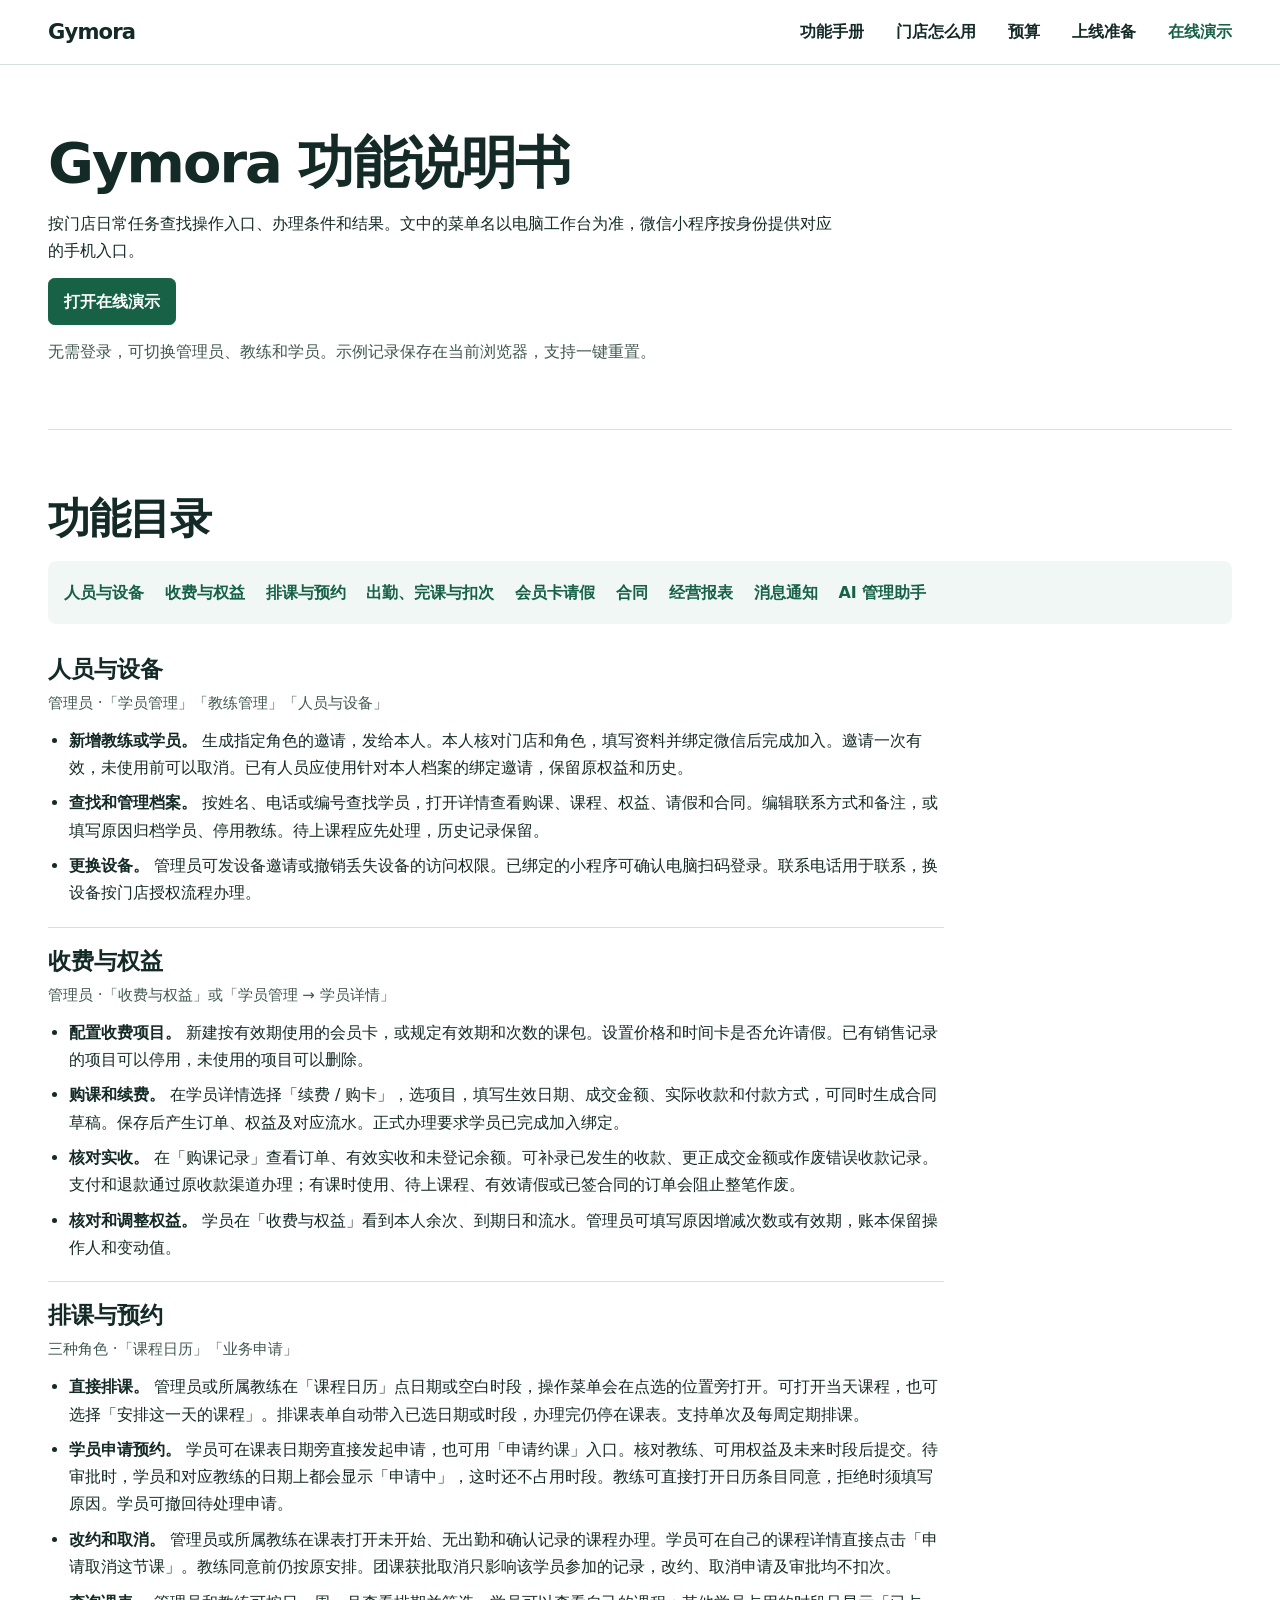
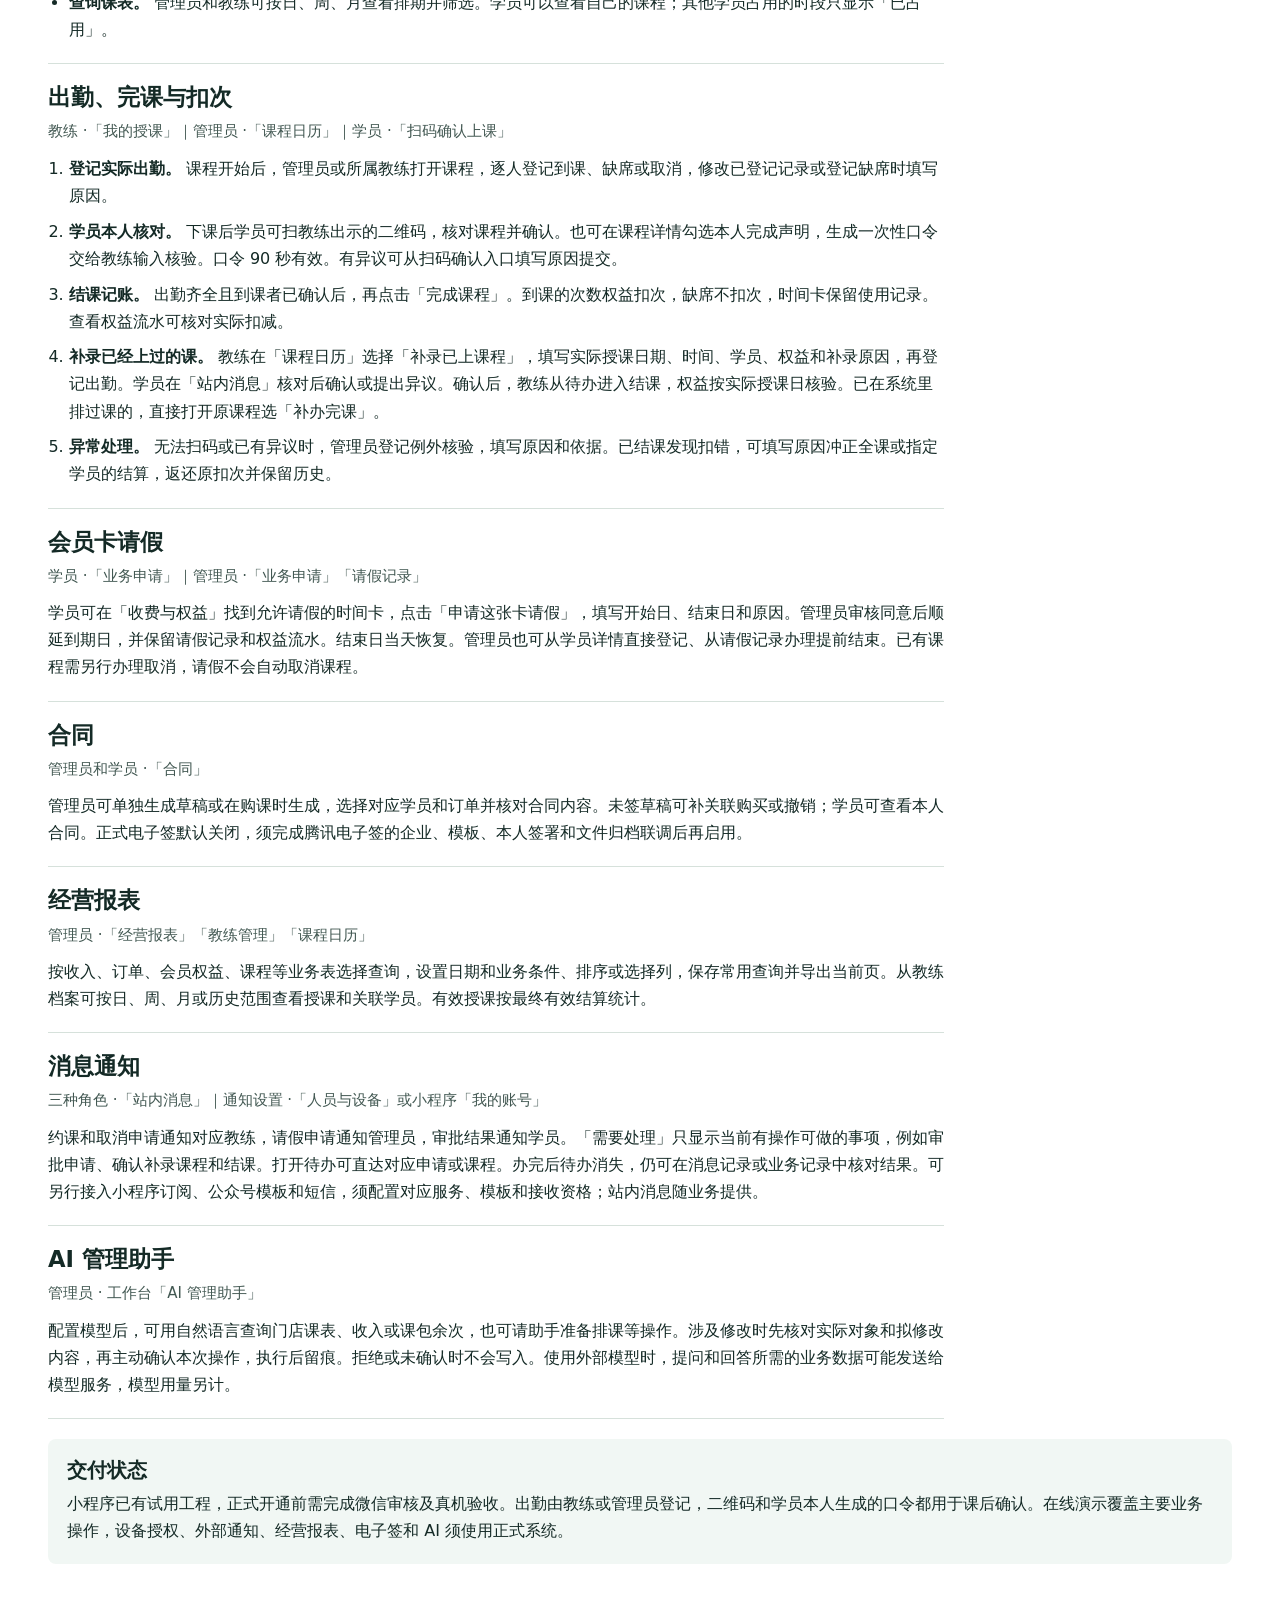
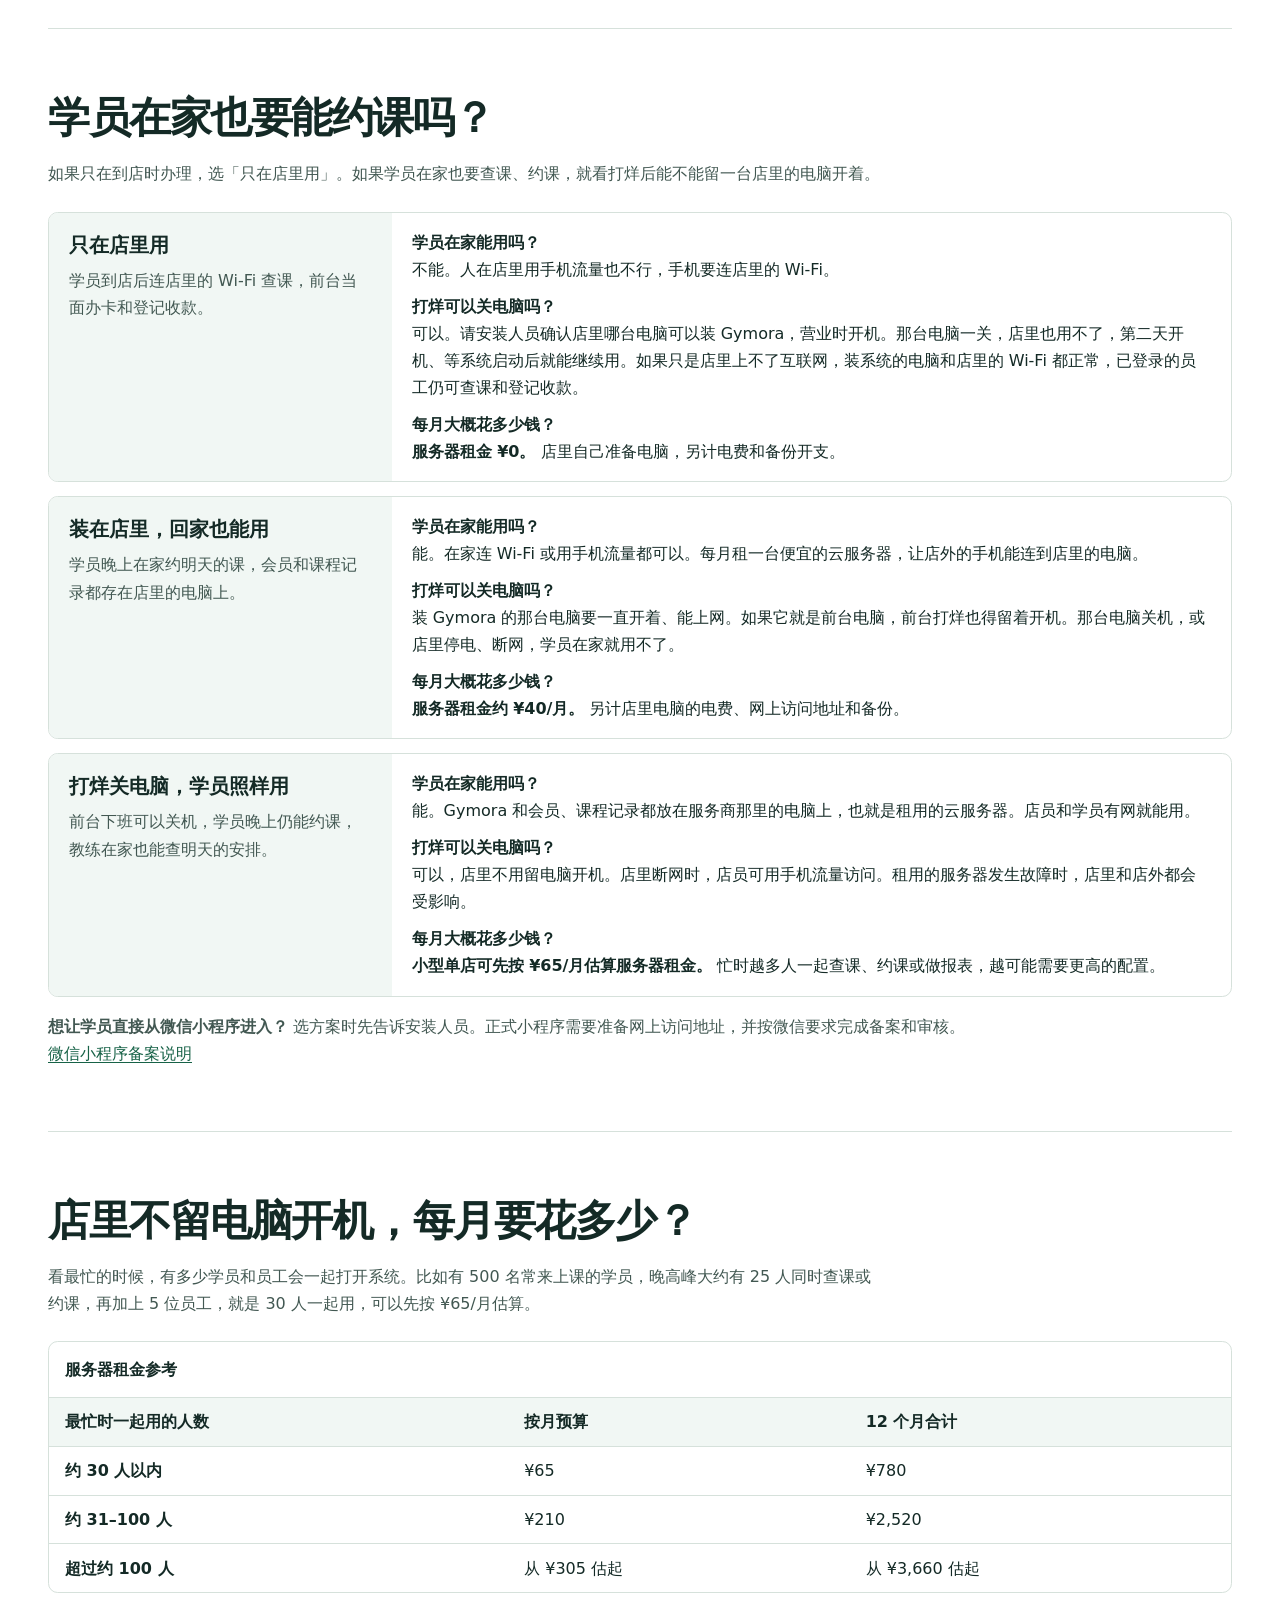
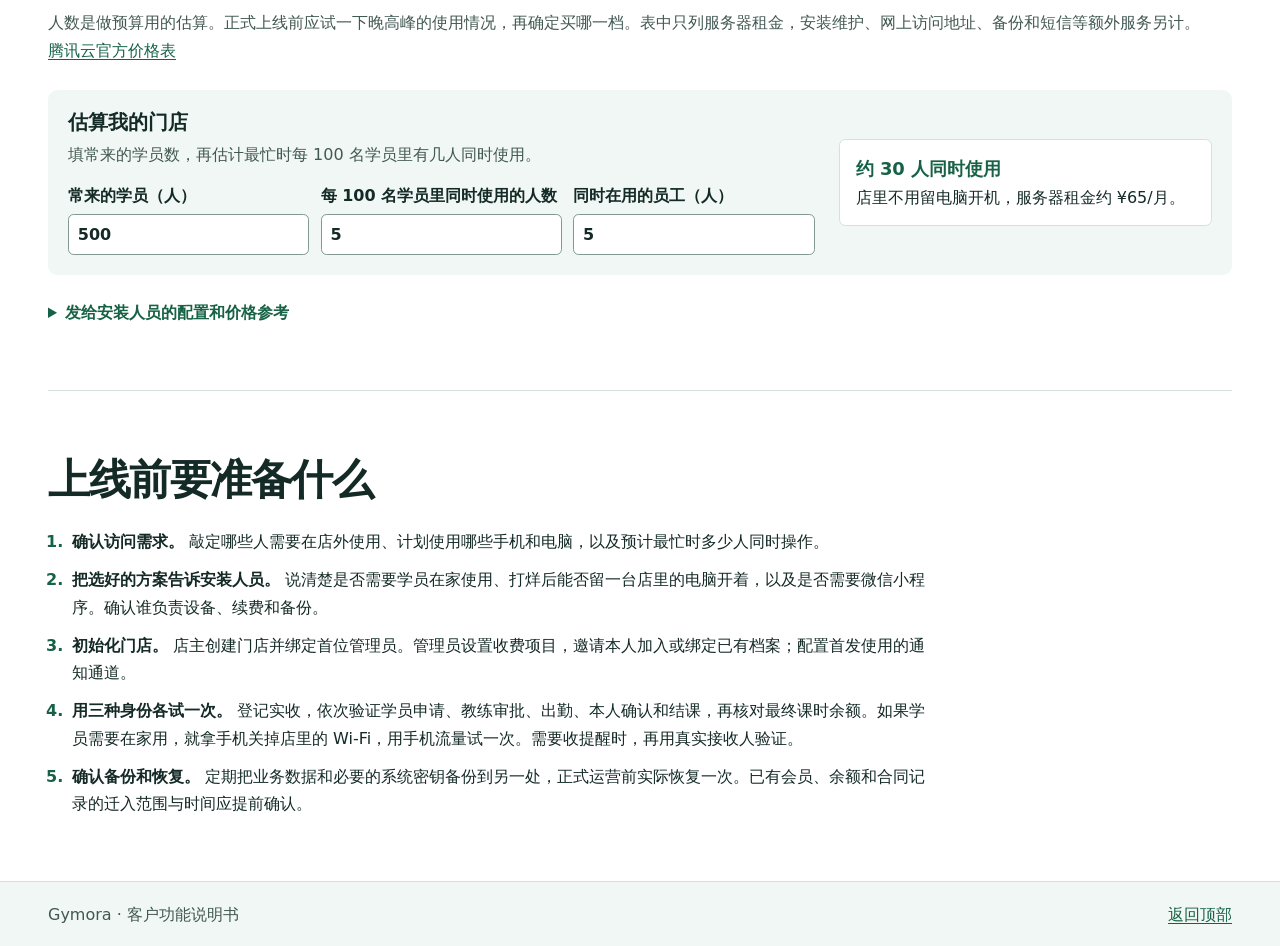
==== index.html @ 1768cba5 "Add actionable inbox and historical course confirmation" ====
<!doctype html>
<html lang="zh-CN">
<head>
  <meta charset="utf-8">
  <meta name="viewport" content="width=device-width, initial-scale=1">
  <meta name="description" content="Gymora 健身房管理系统功能说明书，覆盖会员、收款、课表、课时、AI 助手与三种部署方式。">
  <meta name="theme-color" content="#142a26">
  <title>Gymora 功能说明书 · 健身房管理系统</title>
  <link rel="stylesheet" href="./guide.css">
  <script defer src="./estimate.js"></script>
</head>
<body>
  <a class="skip-link" href="#main">跳到正文</a>
  <header class="site-header">
    <div class="wrap header-inner">
      <a class="brand" href="#main">Gymora</a>
      <nav aria-label="说明书目录">
        <a href="#features">功能手册</a>
        <a href="#deployment">门店怎么用</a>
        <a href="#budget">预算</a>
        <a href="#getting-started">上线准备</a>
        <a class="demo-link" href="./demo/">在线演示</a>
      </nav>
    </div>
  </header>
  <main id="main">
    <div class="wrap content">
      <section class="manual-intro" aria-labelledby="manual-title">
        <h1 id="manual-title">Gymora 功能说明书</h1>
        <p>按门店日常任务查找操作入口、办理条件和结果。文中的菜单名以电脑工作台为准，微信小程序按身份提供对应的手机入口。</p>
        <p><a class="button primary" href="./demo/">打开在线演示</a></p>
        <p class="muted">无需登录，可切换管理员、教练和学员。示例记录保存在当前浏览器，支持一键重置。</p>
      </section>
      <section id="features" aria-labelledby="features-title">
        <h2 id="features-title">功能目录</h2>
        <nav class="chapter-nav" aria-label="业务功能目录">
          <a href="#people">人员与设备</a>
          <a href="#sales">收费与权益</a>
          <a href="#bookings">排课与预约</a>
          <a href="#completion">出勤、完课与扣次</a>
          <a href="#leave">会员卡请假</a>
          <a href="#contracts">合同</a>
          <a href="#reports">经营报表</a>
          <a href="#notices">消息通知</a>
          <a href="#assistant">AI 管理助手</a>
        </nav>
        <div class="chapters">
          <article id="people">
            <h3>人员与设备</h3>
            <p class="chapter-entry">管理员 ·「学员管理」「教练管理」「人员与设备」</p>
            <ul>
              <li><strong>新增教练或学员。</strong> 生成指定角色的邀请，发给本人。本人核对门店和角色，填写资料并绑定微信后完成加入。邀请一次有效，未使用前可以取消。已有人员应使用针对本人档案的绑定邀请，保留原权益和历史。</li>
              <li><strong>查找和管理档案。</strong> 按姓名、电话或编号查找学员，打开详情查看购课、课程、权益、请假和合同。编辑联系方式和备注，或填写原因归档学员、停用教练。待上课程应先处理，历史记录保留。</li>
              <li><strong>更换设备。</strong> 管理员可发设备邀请或撤销丢失设备的访问权限。已绑定的小程序可确认电脑扫码登录。联系电话用于联系，换设备按门店授权流程办理。</li>
            </ul>
          </article>
          <article id="sales">
            <h3>收费与权益</h3>
            <p class="chapter-entry">管理员 ·「收费与权益」或「学员管理 → 学员详情」</p>
            <ul>
              <li><strong>配置收费项目。</strong> 新建按有效期使用的会员卡，或规定有效期和次数的课包。设置价格和时间卡是否允许请假。已有销售记录的项目可以停用，未使用的项目可以删除。</li>
              <li><strong>购课和续费。</strong> 在学员详情选择「续费 / 购卡」，选项目，填写生效日期、成交金额、实际收款和付款方式，可同时生成合同草稿。保存后产生订单、权益及对应流水。正式办理要求学员已完成加入绑定。</li>
              <li><strong>核对实收。</strong> 在「购课记录」查看订单、有效实收和未登记余额。可补录已发生的收款、更正成交金额或作废错误收款记录。支付和退款通过原收款渠道办理；有课时使用、待上课程、有效请假或已签合同的订单会阻止整笔作废。</li>
              <li><strong>核对和调整权益。</strong> 学员在「收费与权益」看到本人余次、到期日和流水。管理员可填写原因增减次数或有效期，账本保留操作人和变动值。</li>
            </ul>
          </article>
          <article id="bookings">
            <h3>排课与预约</h3>
            <p class="chapter-entry">三种角色 ·「课程日历」「业务申请」</p>
            <ul>
              <li><strong>直接排课。</strong> 管理员或所属教练在「课程日历」点日期或空白时段，操作菜单会在点选的位置旁打开。可打开当天课程，也可选择「安排这一天的课程」。排课表单自动带入已选日期或时段，办理完仍停在课表。支持单次及每周定期排课。</li>
              <li><strong>学员申请预约。</strong> 学员可在课表日期旁直接发起申请，也可用「申请约课」入口。核对教练、可用权益及未来时段后提交。待审批时，学员和对应教练的日期上都会显示「申请中」，这时还不占用时段。教练可直接打开日历条目同意，拒绝时须填写原因。学员可撤回待处理申请。</li>
              <li><strong>改约和取消。</strong> 管理员或所属教练在课表打开未开始、无出勤和确认记录的课程办理。学员可在自己的课程详情直接点击「申请取消这节课」。教练同意前仍按原安排。团课获批取消只影响该学员参加的记录，改约、取消申请及审批均不扣次。</li>
              <li><strong>查询课表。</strong> 管理员和教练可按日、周、月查看排期并筛选。学员可以查看自己的课程；其他学员占用的时段只显示「已占用」。</li>
            </ul>
          </article>
          <article id="completion">
            <h3>出勤、完课与扣次</h3>
            <p class="chapter-entry">教练 ·「我的授课」｜管理员 ·「课程日历」｜学员 ·「扫码确认上课」</p>
            <ol>
              <li><strong>登记实际出勤。</strong> 课程开始后，管理员或所属教练打开课程，逐人登记到课、缺席或取消，修改已登记记录或登记缺席时填写原因。</li>
              <li><strong>学员本人核对。</strong> 下课后学员可扫教练出示的二维码，核对课程并确认。也可在课程详情勾选本人完成声明，生成一次性口令交给教练输入核验。口令 90 秒有效。有异议可从扫码确认入口填写原因提交。</li>
              <li><strong>结课记账。</strong> 出勤齐全且到课者已确认后，再点击「完成课程」。到课的次数权益扣次，缺席不扣次，时间卡保留使用记录。查看权益流水可核对实际扣减。</li>
              <li><strong>补录已经上过的课。</strong> 教练在「课程日历」选择「补录已上课程」，填写实际授课日期、时间、学员、权益和补录原因，再登记出勤。学员在「站内消息」核对后确认或提出异议。确认后，教练从待办进入结课，权益按实际授课日核验。已在系统里排过课的，直接打开原课程选「补办完课」。</li>
              <li><strong>异常处理。</strong> 无法扫码或已有异议时，管理员登记例外核验，填写原因和依据。已结课发现扣错，可填写原因冲正全课或指定学员的结算，返还原扣次并保留历史。</li>
            </ol>
          </article>
          <article id="leave">
            <h3>会员卡请假</h3>
            <p class="chapter-entry">学员 ·「业务申请」｜管理员 ·「业务申请」「请假记录」</p>
            <p>学员可在「收费与权益」找到允许请假的时间卡，点击「申请这张卡请假」，填写开始日、结束日和原因。管理员审核同意后顺延到期日，并保留请假记录和权益流水。结束日当天恢复。管理员也可从学员详情直接登记、从请假记录办理提前结束。已有课程需另行办理取消，请假不会自动取消课程。</p>
          </article>
          <article id="contracts">
            <h3>合同</h3>
            <p class="chapter-entry">管理员和学员 ·「合同」</p>
            <p>管理员可单独生成草稿或在购课时生成，选择对应学员和订单并核对合同内容。未签草稿可补关联购买或撤销；学员可查看本人合同。正式电子签默认关闭，须完成腾讯电子签的企业、模板、本人签署和文件归档联调后再启用。</p>
          </article>
          <article id="reports">
            <h3>经营报表</h3>
            <p class="chapter-entry">管理员 ·「经营报表」「教练管理」「课程日历」</p>
            <p>按收入、订单、会员权益、课程等业务表选择查询，设置日期和业务条件、排序或选择列，保存常用查询并导出当前页。从教练档案可按日、周、月或历史范围查看授课和关联学员。有效授课按最终有效结算统计。</p>
          </article>
          <article id="notices">
            <h3>消息通知</h3>
            <p class="chapter-entry">三种角色 ·「站内消息」｜通知设置 ·「人员与设备」或小程序「我的账号」</p>
            <p>约课和取消申请通知对应教练，请假申请通知管理员，审批结果通知学员。「需要处理」只显示当前有操作可做的事项，例如审批申请、确认补录课程和结课。打开待办可直达对应申请或课程。办完后待办消失，仍可在消息记录或业务记录中核对结果。可另行接入小程序订阅、公众号模板和短信，须配置对应服务、模板和接收资格；站内消息随业务提供。</p>
          </article>
          <article id="assistant">
            <h3>AI 管理助手</h3>
            <p class="chapter-entry">管理员 · 工作台「AI 管理助手」</p>
            <p>配置模型后，可用自然语言查询门店课表、收入或课包余次，也可请助手准备排课等操作。涉及修改时先核对实际对象和拟修改内容，再主动确认本次操作，执行后留痕。拒绝或未确认时不会写入。使用外部模型时，提问和回答所需的业务数据可能发送给模型服务，模型用量另计。</p>
          </article>
        </div>
        <aside class="note">
          <h3>交付状态</h3>
          <p>小程序已有试用工程，正式开通前需完成微信审核及真机验收。出勤由教练或管理员登记，二维码和学员本人生成的口令都用于课后确认。在线演示覆盖主要业务操作，设备授权、外部通知、经营报表、电子签和 AI 须使用正式系统。</p>
        </aside>
      </section>

      <section id="deployment" aria-labelledby="deployment-title">
        <h2 id="deployment-title">学员在家也要能约课吗？</h2>
        <p class="section-intro">如果只在到店时办理，选「只在店里用」。如果学员在家也要查课、约课，就看打烊后能不能留一台店里的电脑开着。</p>
        <div class="deployment-list">
          <article>
            <div class="deployment-heading">
              <h3>只在店里用</h3>
              <p>学员到店后连店里的 Wi-Fi 查课，前台当面办卡和登记收款。</p>
            </div>
            <dl>
              <div><dt>学员在家能用吗？</dt><dd>不能。人在店里用手机流量也不行，手机要连店里的 Wi-Fi。</dd></div>
              <div><dt>打烊可以关电脑吗？</dt><dd>可以。请安装人员确认店里哪台电脑可以装 Gymora，营业时开机。那台电脑一关，店里也用不了，第二天开机、等系统启动后就能继续用。如果只是店里上不了互联网，装系统的电脑和店里的 Wi-Fi 都正常，已登录的员工仍可查课和登记收款。</dd></div>
              <div><dt>每月大概花多少钱？</dt><dd><strong>服务器租金 ¥0。</strong> 店里自己准备电脑，另计电费和备份开支。</dd></div>
            </dl>
          </article>
          <article>
            <div class="deployment-heading">
              <h3>装在店里，回家也能用</h3>
              <p>学员晚上在家约明天的课，会员和课程记录都存在店里的电脑上。</p>
            </div>
            <dl>
              <div><dt>学员在家能用吗？</dt><dd>能。在家连 Wi-Fi 或用手机流量都可以。每月租一台便宜的云服务器，让店外的手机能连到店里的电脑。</dd></div>
              <div><dt>打烊可以关电脑吗？</dt><dd>装 Gymora 的那台电脑要一直开着、能上网。如果它就是前台电脑，前台打烊也得留着开机。那台电脑关机，或店里停电、断网，学员在家就用不了。</dd></div>
              <div><dt>每月大概花多少钱？</dt><dd><strong>服务器租金约 ¥40/月。</strong> 另计店里电脑的电费、网上访问地址和备份。</dd></div>
            </dl>
          </article>
          <article>
            <div class="deployment-heading">
              <h3>打烊关电脑，学员照样用</h3>
              <p>前台下班可以关机，学员晚上仍能约课，教练在家也能查明天的安排。</p>
            </div>
            <dl>
              <div><dt>学员在家能用吗？</dt><dd>能。Gymora 和会员、课程记录都放在服务商那里的电脑上，也就是租用的云服务器。店员和学员有网就能用。</dd></div>
              <div><dt>打烊可以关电脑吗？</dt><dd>可以，店里不用留电脑开机。店里断网时，店员可用手机流量访问。租用的服务器发生故障时，店里和店外都会受影响。</dd></div>
              <div><dt>每月大概花多少钱？</dt><dd><strong>小型单店可先按 ¥65/月估算服务器租金。</strong> 忙时越多人一起查课、约课或做报表，越可能需要更高的配置。</dd></div>
            </dl>
          </article>
        </div>
        <p class="inline-note"><strong>想让学员直接从微信小程序进入？</strong> 选方案时先告诉安装人员。正式小程序需要准备网上访问地址，并按微信要求完成备案和审核。<br><a href="https://cloud.tencent.com/document/faq/243/97691">微信小程序备案说明</a></p>
      </section>

      <section id="budget" aria-labelledby="budget-title">
        <h2 id="budget-title">店里不留电脑开机，每月要花多少？</h2>
        <p class="section-intro">看最忙的时候，有多少学员和员工会一起打开系统。比如有 500 名常来上课的学员，晚高峰大约有 25 人同时查课或约课，再加上 5 位员工，就是 30 人一起用，可以先按 ¥65/月估算。</p>
        <div class="table-wrap budget-summary">
          <table>
            <caption>服务器租金参考</caption>
            <thead>
              <tr><th scope="col">最忙时一起用的人数</th><th scope="col">按月预算</th><th scope="col">12 个月合计</th></tr>
            </thead>
            <tbody>
              <tr><th scope="row">约 30 人以内</th><td>¥65</td><td>¥780</td></tr>
              <tr><th scope="row">约 31–100 人</th><td>¥210</td><td>¥2,520</td></tr>
              <tr><th scope="row">超过约 100 人</th><td>从 ¥305 估起</td><td>从 ¥3,660 估起</td></tr>
            </tbody>
          </table>
        </div>
        <p class="cost-note">人数是做预算用的估算。正式上线前应试一下晚高峰的使用情况，再确定买哪一档。表中只列服务器租金，安装维护、网上访问地址、备份和短信等额外服务另计。<br><a href="https://cloud.tencent.com/document/product/1207/73452">腾讯云官方价格表</a></p>

        <form id="estimate" class="estimator" aria-labelledby="estimate-title" hidden>
          <div>
            <h3 id="estimate-title">估算我的门店</h3>
            <p>填常来的学员数，再估计最忙时每 100 名学员里有几人同时使用。</p>
            <div class="fields">
              <label>常来的学员（人）<input id="members" type="number" min="0" max="100000" step="1" value="500" required></label>
              <label>每 100 名学员里同时使用的人数<input id="share" type="number" min="0" max="100" step="1" value="5" required></label>
              <label>同时在用的员工（人）<input id="staff" type="number" min="0" max="100000" step="1" value="5" required></label>
            </div>
          </div>
          <output id="estimate-result" for="members share staff" aria-live="polite"></output>
        </form>
        <details class="installer-details">
          <summary>发给安装人员的配置和价格参考</summary>
          <div class="table-wrap" tabindex="0" role="region" aria-label="服务器配置与价格，可横向滚动">
            <table>
              <caption>腾讯云中国大陆轻量应用服务器入门型参考价</caption>
              <thead><tr><th scope="col">用途</th><th scope="col">起步配置</th><th scope="col">月标价</th></tr></thead>
              <tbody>
                <tr><th scope="row">店内运行，服务器提供店外访问</th><td>2 核 · 2 GB 内存 · 40 GB 硬盘<br>3 Mbps 带宽 · 200 GB/月</td><td>¥40</td></tr>
                <tr><th scope="row">服务器运行，约 30 人以内同时使用</th><td>2 核 · 4 GB 内存 · 60 GB 硬盘<br>5 Mbps 带宽 · 500 GB/月</td><td>¥65</td></tr>
                <tr><th scope="row">服务器运行，约 31–100 人同时使用</th><td>4 核 · 8 GB 内存 · 120 GB 硬盘<br>10 Mbps 带宽 · 1,500 GB/月</td><td>¥210</td></tr>
                <tr><th scope="row">服务器运行，超过约 100 人同时使用</th><td>从 4 核 · 16 GB 内存 · 180 GB 硬盘<br>12 Mbps 带宽 · 2,000 GB/月起做压力测试</td><td>¥305</td></tr>
              </tbody>
            </table>
          </div>
          <p class="cost-note">价格核对于 <time datetime="2026-11-19">2026 年 11 月 19 日</time>，年参考为月标价乘 12，实际新购及续费以购买页为准。超额流量、大量合同文件、集中导出和本机 AI 模型需单独估算。中国大陆公网入口需与服务商确认域名备案及接入要求。<br><a href="https://cloud.tencent.com/document/faq/243/19630">域名备案说明</a></p>
        </details>
      </section>

      <section id="getting-started" aria-labelledby="getting-started-title">
        <h2 id="getting-started-title">上线前要准备什么</h2>
        <ol class="launch-list">
          <li><strong>确认访问需求。</strong> 敲定哪些人需要在店外使用、计划使用哪些手机和电脑，以及预计最忙时多少人同时操作。</li>
          <li><strong>把选好的方案告诉安装人员。</strong> 说清楚是否需要学员在家使用、打烊后能否留一台店里的电脑开着，以及是否需要微信小程序。确认谁负责设备、续费和备份。</li>
          <li><strong>初始化门店。</strong> 店主创建门店并绑定首位管理员。管理员设置收费项目，邀请本人加入或绑定已有档案；配置首发使用的通知通道。</li>
          <li><strong>用三种身份各试一次。</strong> 登记实收，依次验证学员申请、教练审批、出勤、本人确认和结课，再核对最终课时余额。如果学员需要在家用，就拿手机关掉店里的 Wi-Fi，用手机流量试一次。需要收提醒时，再用真实接收人验证。</li>
          <li><strong>确认备份和恢复。</strong> 定期把业务数据和必要的系统密钥备份到另一处，正式运营前实际恢复一次。已有会员、余额和合同记录的迁入范围与时间应提前确认。</li>
        </ol>
      </section>
    </div>
  </main>
  <footer class="site-footer">
    <div class="wrap footer-inner"><span>Gymora · 客户功能说明书</span><a href="#main">返回顶部</a></div>
  </footer>
</body>
</html>
---- guide.css ----
:root {
  color-scheme: light;
  --ink: #142a26;
  --muted: #425852;
  --green: #176247;
  --line: #d6e1db;
  --wash: #f1f7f4;
  --max-width: 74rem;
  font-family: "PingFang SC", "Noto Sans CJK SC", "Microsoft YaHei", system-ui, sans-serif;
  line-height: 1.7;
  color: var(--ink);
  background: #fff;
}

* { box-sizing: border-box; }
body { margin: 0; }
a { color: var(--green); text-underline-offset: .2em; }
a:hover { text-decoration-thickness: .14em; }
:focus-visible { outline: 3px solid #1a7e5a; outline-offset: 4px; }
[hidden] { display: none !important; }

h1, h2, h3, p { margin: 0; }
h1, h2, h3 { line-height: 1.2; }
h1 { font-size: clamp(2.15rem, 5.2vw, 3.5rem); letter-spacing: -.035em; }
h2 { font-size: clamp(1.8rem, 3.5vw, 2.65rem); letter-spacing: -.035em; }
h3 { font-size: 1.25rem; }
p + p { margin-top: .75rem; }

.wrap { width: min(calc(100% - 4rem), var(--max-width)); margin-inline: auto; }
.skip-link {
  position: absolute;
  top: .5rem;
  left: .5rem;
  z-index: 2;
  background: #fff;
  padding: .5rem .75rem;
  transform: translateY(-200%);
}
.skip-link:focus { transform: none; }

.site-header { border-bottom: 1px solid var(--line); }
.header-inner, .footer-inner {
  min-height: 4rem;
  display: flex;
  align-items: center;
  justify-content: space-between;
  gap: .5rem 1.5rem;
  flex-wrap: wrap;
}
.brand { font-size: 1.32rem; font-weight: 800; letter-spacing: -.04em; }
.brand, nav a { text-decoration: none; color: var(--ink); }
nav { display: flex; gap: .5rem clamp(1rem, 3vw, 2rem); flex-wrap: wrap; align-items: center; }
nav a { padding-block: .4rem; font-weight: 650; }
nav a:hover { text-decoration: underline; }

nav .demo-link { color: var(--green); }
.manual-intro p { max-width: 49rem; margin-top: .85rem; }
.button {
  display: inline-block;
  border-radius: .4rem;
  padding: .55rem .95rem;
  font-weight: 750;
  text-decoration: none;
  border: 1px solid var(--green);
}
.primary { color: #fff; background: var(--green); }
.primary:hover { background: #104d36; }
.content > section { padding-block: clamp(2.5rem, 5vw, 4rem); }
.content > section + section { border-top: 1px solid var(--line); }
.section-intro { max-width: 52rem; margin-top: 1rem; color: var(--muted); }
.muted { color: var(--muted); }
.chapter-nav {
  margin: 1rem 0 2rem;
  padding: .7rem 1rem;
  background: var(--wash);
  border-radius: .5rem;
  gap: .1rem 1.3rem;
}
.chapter-nav a { color: var(--green); }
.chapters { max-width: 56rem; }
.chapters article { padding: 1.25rem 0; border-bottom: 1px solid var(--line); }
.chapters article:first-child { padding-top: 0; }
.chapters h3 { font-size: 1.42rem; }
.chapter-entry { color: var(--muted); margin-top: .5rem; font-size: .94rem; }
.chapters ul, .chapters ol { padding-left: 1.3rem; margin: .65rem 0 0; }
.chapters li + li { margin-top: .52rem; }
.chapters .chapter-entry + p { margin-top: .6rem; }
dt { font-weight: 750; }
dd { margin: 0; }
.note { margin-top: 1.25rem; padding: 1.2rem; background: var(--wash); border-radius: .5rem; }
.note h3 { margin-bottom: .5rem; }

.deployment-list { margin-top: 1.55rem; }
.deployment-list article {
  display: grid;
  grid-template-columns: minmax(12rem, 1fr) minmax(0, 2.45fr);
  border: 1px solid var(--line);
  border-radius: .6rem;
  overflow: hidden;
}
.deployment-list article + article { margin-top: .85rem; }
.deployment-heading { background: var(--wash); padding: 1.25rem; }
.deployment-heading p { margin-top: .65rem; color: var(--muted); }
.deployment-list dl { margin: 0; padding: 1rem 1.25rem; }
.deployment-list dl > div + div { margin-top: .6rem; }
.inline-note, .cost-note { color: var(--muted); margin-top: 1rem; }

.table-wrap {
  margin-top: 1.5rem;
  overflow-x: auto;
  border: 1px solid var(--line);
  border-radius: .6rem;
}
table { width: 100%; border-collapse: collapse; }
caption { text-align: left; padding: .85rem 1rem; font-weight: 750; }
th, td { text-align: left; padding: .65rem 1rem; border-top: 1px solid var(--line); vertical-align: top; }
thead { background: var(--wash); }
td:nth-last-child(-n + 2) { white-space: nowrap; font-variant-numeric: tabular-nums; }

.budget-summary th, .budget-summary td { padding-inline: clamp(.45rem, 2vw, 1rem); }
.budget-summary td { white-space: normal; }
.installer-details { margin-top: 1.5rem; }
.installer-details summary { cursor: pointer; color: var(--green); font-weight: 750; }

.estimator {
  margin-top: 1.65rem;
  background: var(--wash);
  border-radius: .6rem;
  display: grid;
  grid-template-columns: minmax(0, 2fr) minmax(12rem, 1fr);
  align-items: center;
  gap: 1rem 1.5rem;
  padding: 1.25rem;
}
.estimator p { margin-top: .45rem; color: var(--muted); }
.fields { display: grid; grid-template-columns: repeat(3, minmax(0, 1fr)); gap: .7rem; margin-top: .85rem; }
.fields label { display: grid; gap: .3rem; align-content: space-between; font-weight: 650; }
.fields input {
  width: 100%;
  font: inherit;
  color: var(--ink);
  background: #fff;
  border: 1px solid #829891;
  border-radius: .35rem;
  padding: .35rem .55rem;
}
.estimator output {
  background: #fff;
  padding: .85rem 1rem;
  border: 1px solid var(--line);
  border-radius: .4rem;
}
.estimator output strong { display: block; color: var(--green); font-size: 1.12rem; }

.launch-list { margin: 1.4rem 0 0; padding-inline-start: 1.3rem; max-width: 55rem; }
.launch-list li { padding-inline-start: .2rem; }
.launch-list li + li { margin-top: .7rem; }
.launch-list li::marker { color: var(--green); font-weight: 750; }
.site-footer { color: var(--muted); background: var(--wash); border-top: 1px solid var(--line); }

@media (max-width: 55rem) {
  .wrap { width: calc(100% - 2.5rem); }
  .estimator { grid-template-columns: 1fr; }
  th, td { padding-inline: .8rem; }
}

@media (max-width: 39rem) {
  .wrap { width: calc(100% - 2rem); }
  .header-inner { padding-block: .6rem; }
  .deployment-list article { grid-template-columns: 1fr; }
  .fields { grid-template-columns: repeat(auto-fit, minmax(7.25rem, 1fr)); }
  .table-wrap:not(.budget-summary) table { min-width: 32rem; }
}

@media print {
  .site-header, .manual-intro .button, .skip-link, .estimator, .site-footer { display: none !important; }
  .wrap { width: 100%; }
  .deployment-heading, .note { color: #000; background: #fff; }
  .content > section { padding-block: 1rem; }
  .deployment-list article, .note, tr { break-inside: avoid; }
  .table-wrap table { min-width: 0; }
}
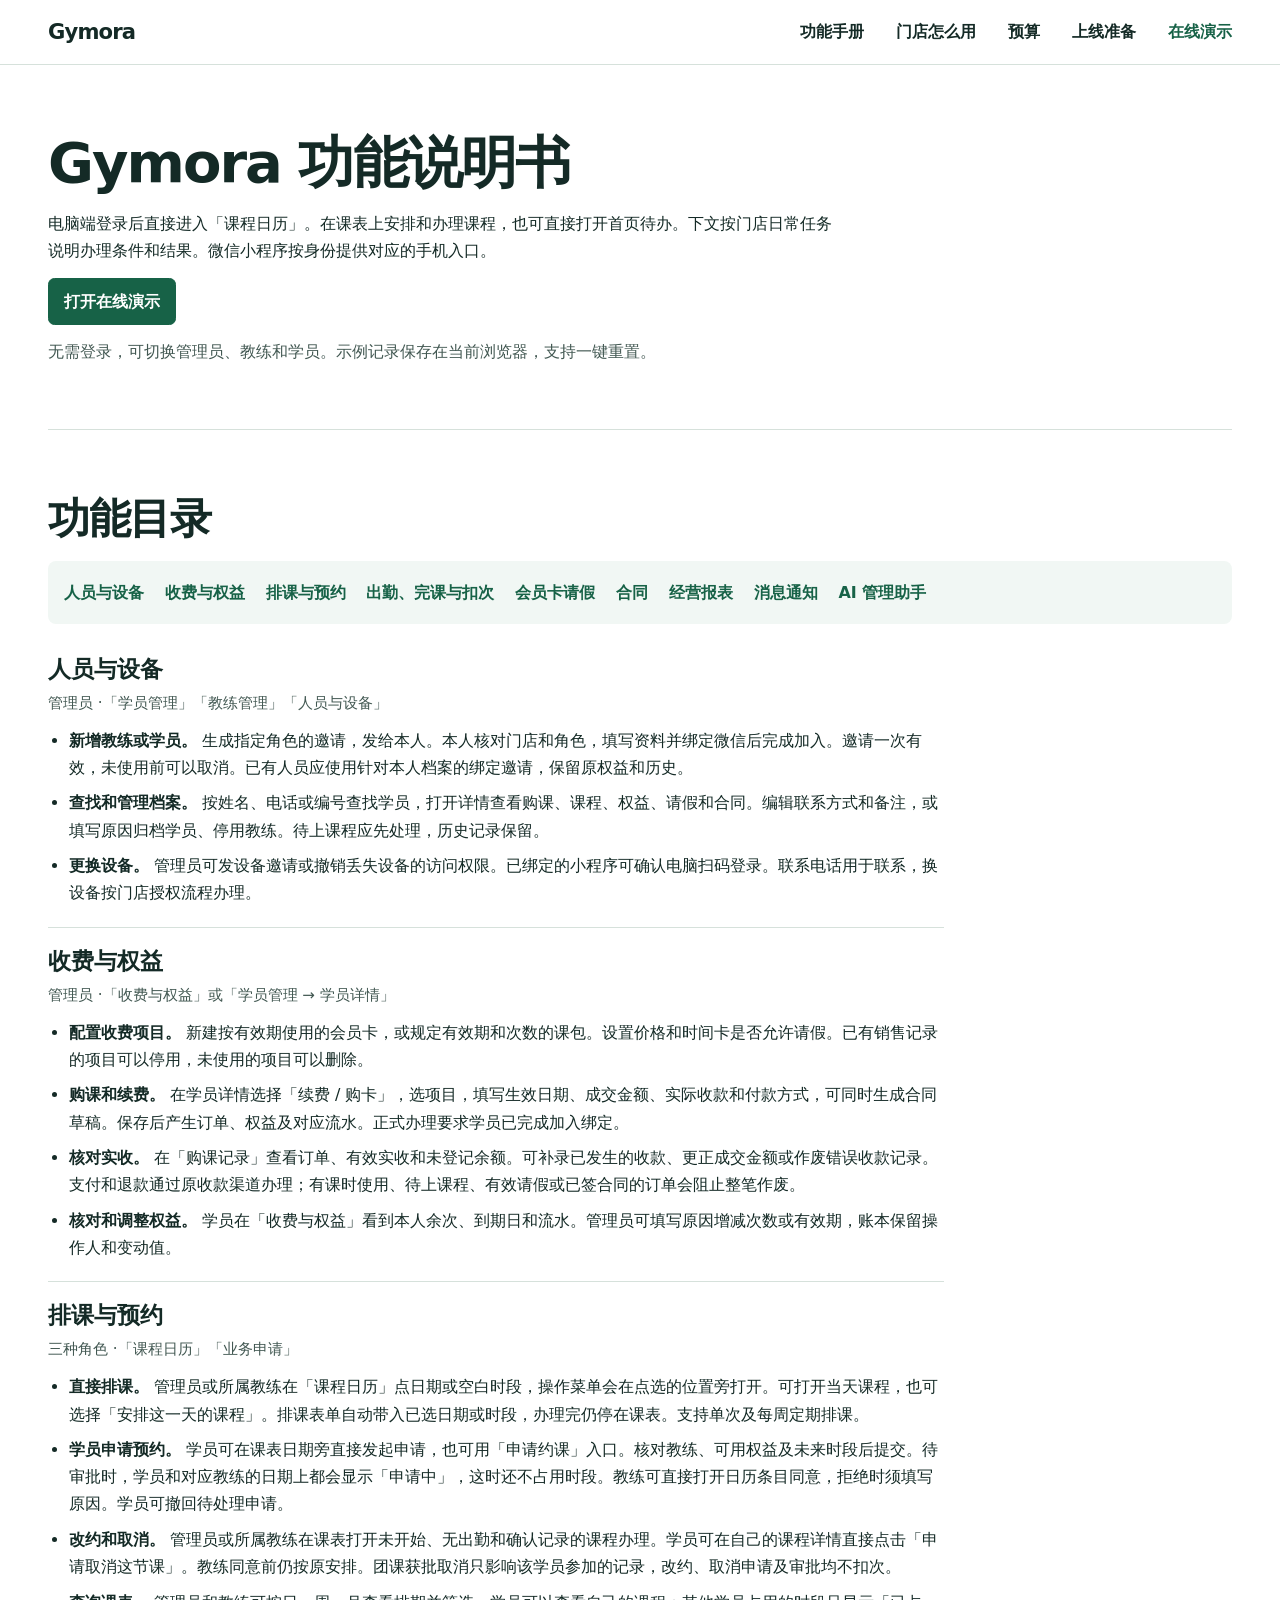
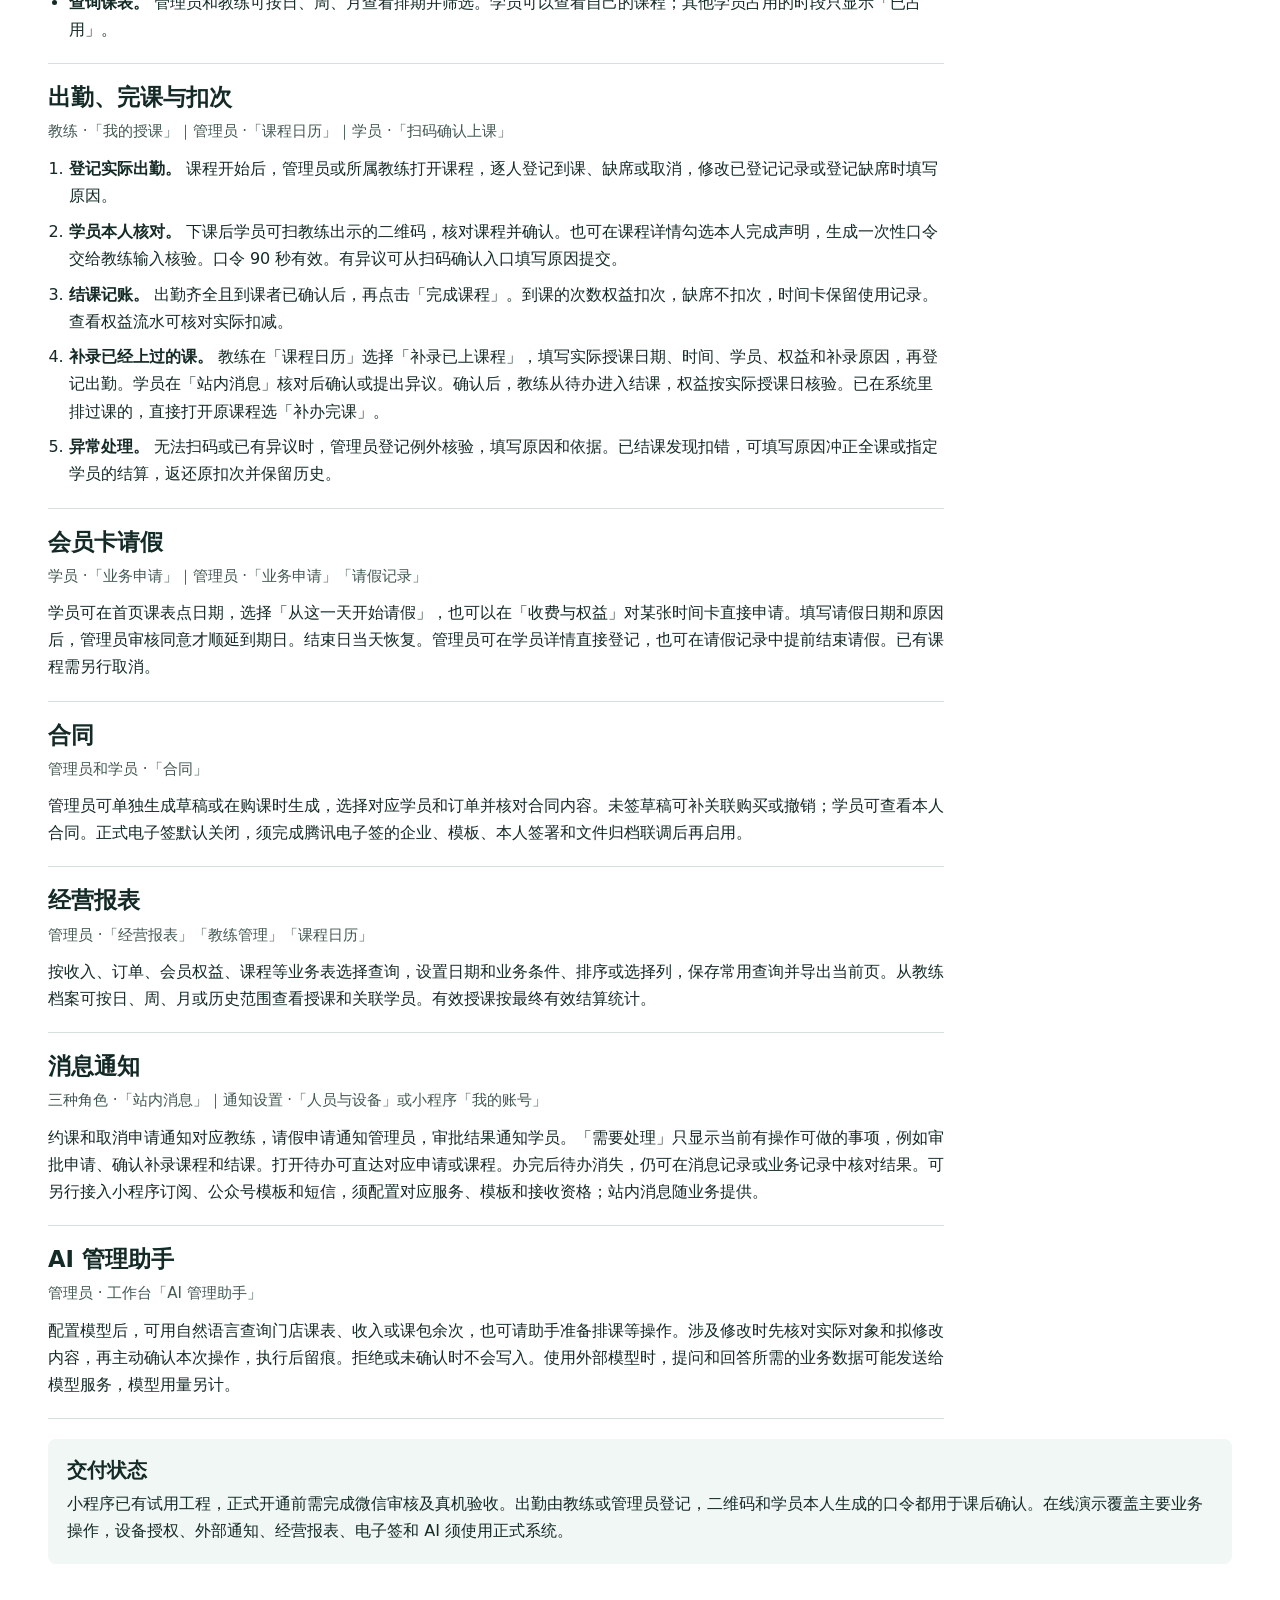
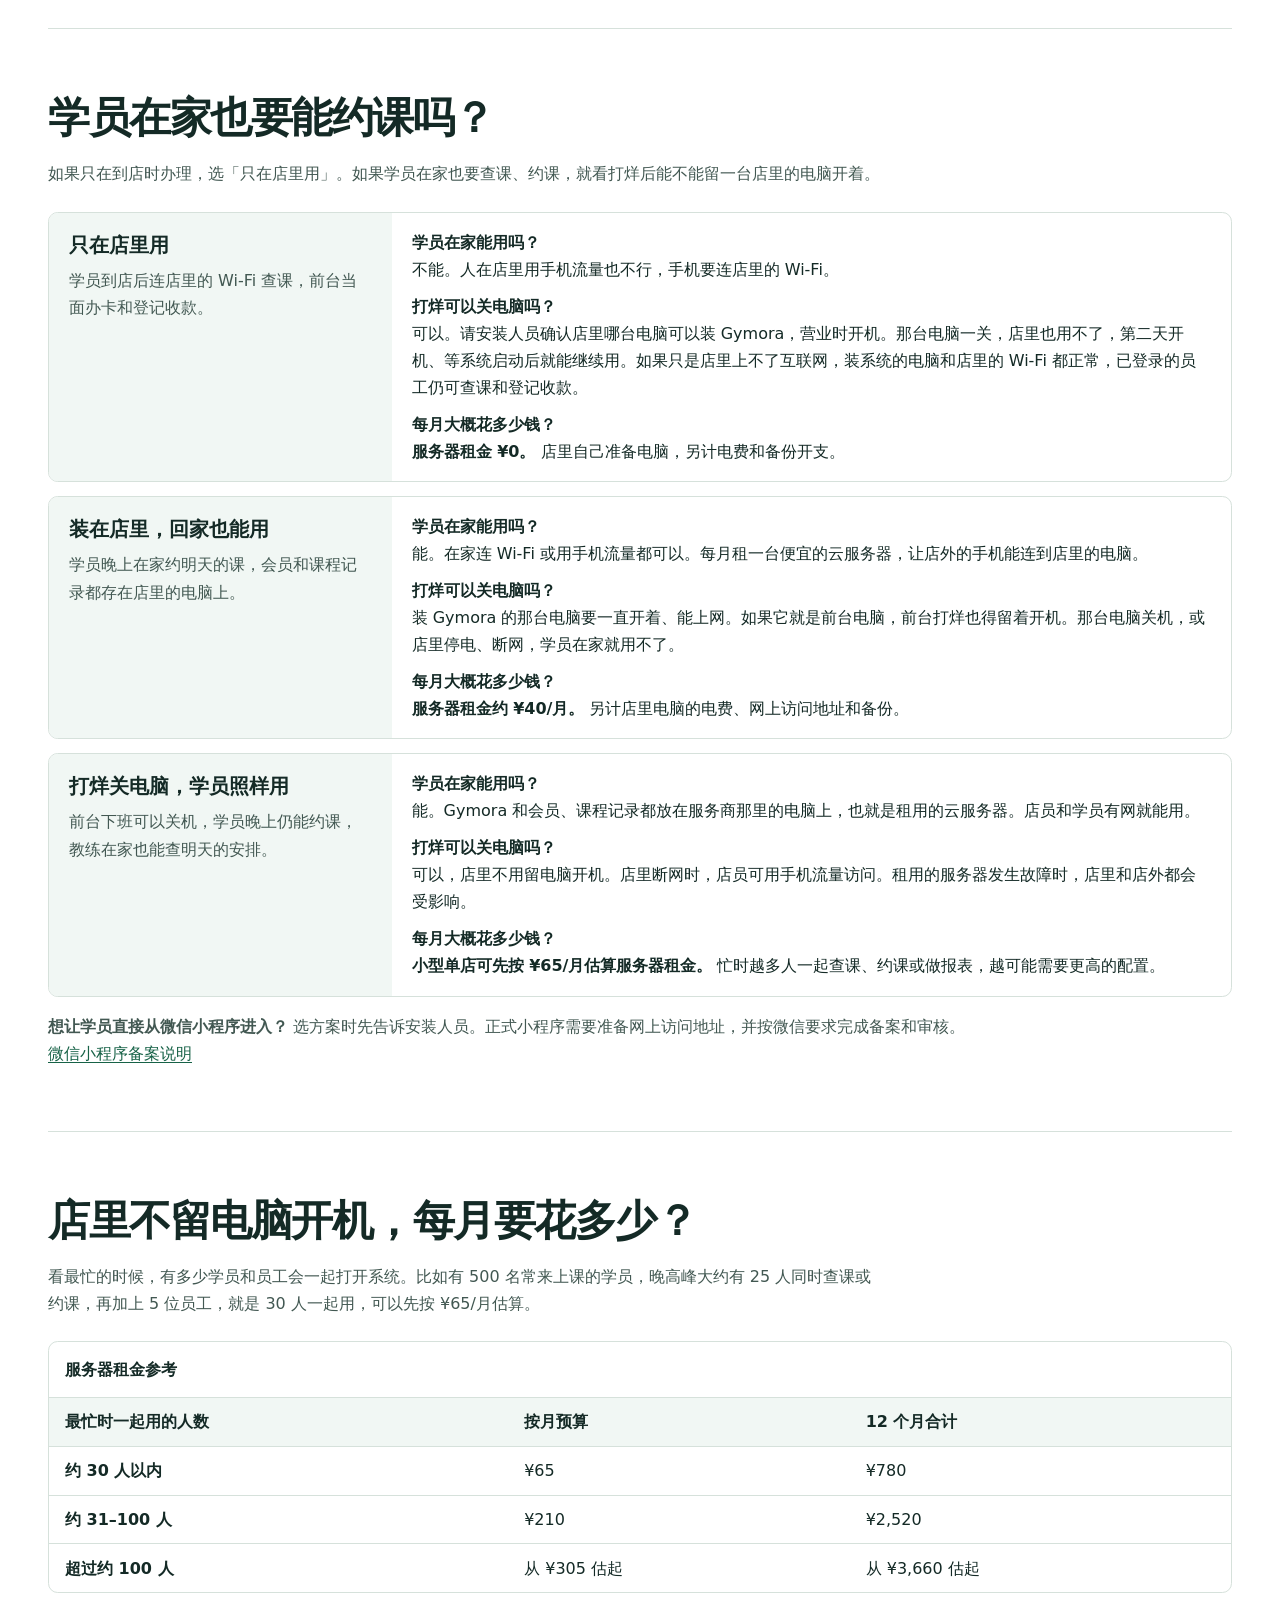
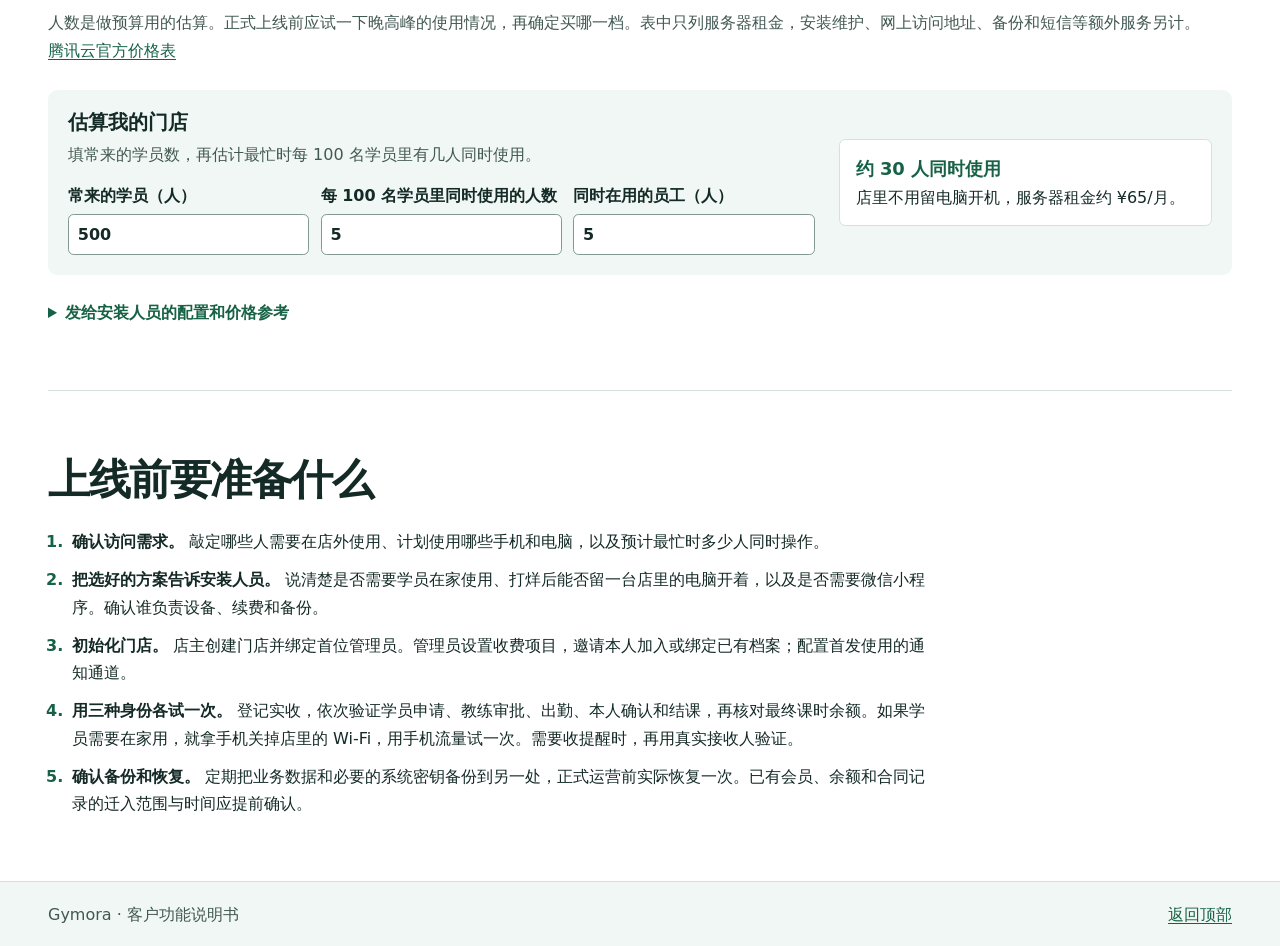
==== commit 96a4e139: "Make the calendar the main Gymora workspace" ====
--- a/index.html
+++ b/index.html
@@ -27,7 +27,7 @@
     <div class="wrap content">
       <section class="manual-intro" aria-labelledby="manual-title">
         <h1 id="manual-title">Gymora 功能说明书</h1>
-        <p>按门店日常任务查找操作入口、办理条件和结果。文中的菜单名以电脑工作台为准，微信小程序按身份提供对应的手机入口。</p>
+        <p>电脑端登录后直接进入「课程日历」。在课表上安排和办理课程，也可直接打开首页待办。下文按门店日常任务说明办理条件和结果。微信小程序按身份提供对应的手机入口。</p>
         <p><a class="button primary" href="./demo/">打开在线演示</a></p>
         <p class="muted">无需登录，可切换管理员、教练和学员。示例记录保存在当前浏览器，支持一键重置。</p>
       </section>
@@ -88,7 +88,7 @@
           <article id="leave">
             <h3>会员卡请假</h3>
             <p class="chapter-entry">学员 ·「业务申请」｜管理员 ·「业务申请」「请假记录」</p>
-            <p>学员可在「收费与权益」找到允许请假的时间卡，点击「申请这张卡请假」，填写开始日、结束日和原因。管理员审核同意后顺延到期日，并保留请假记录和权益流水。结束日当天恢复。管理员也可从学员详情直接登记、从请假记录办理提前结束。已有课程需另行办理取消，请假不会自动取消课程。</p>
+            <p>学员可在首页课表点日期，选择「从这一天开始请假」，也可以在「收费与权益」对某张时间卡直接申请。填写请假日期和原因后，管理员审核同意才顺延到期日。结束日当天恢复。管理员可在学员详情直接登记，也可在请假记录中提前结束请假。已有课程需另行取消。</p>
           </article>
           <article id="contracts">
             <h3>合同</h3>
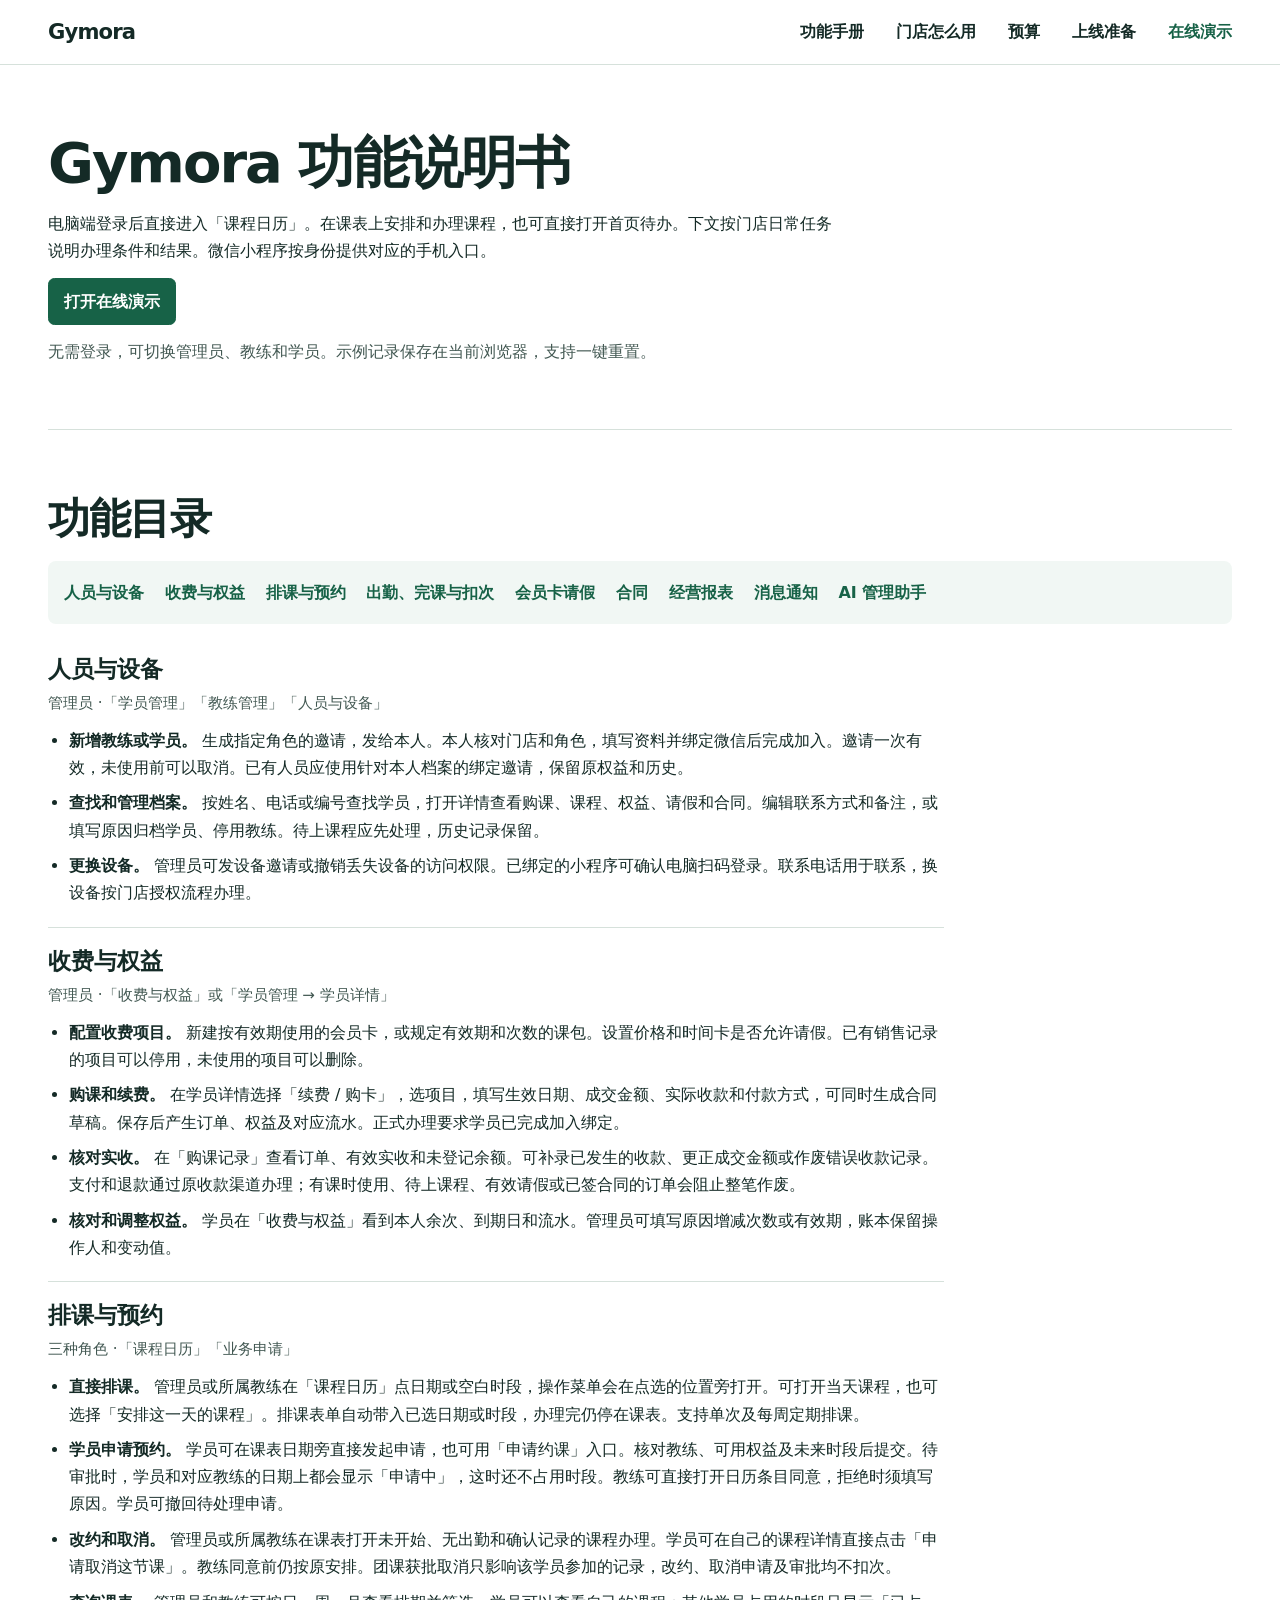
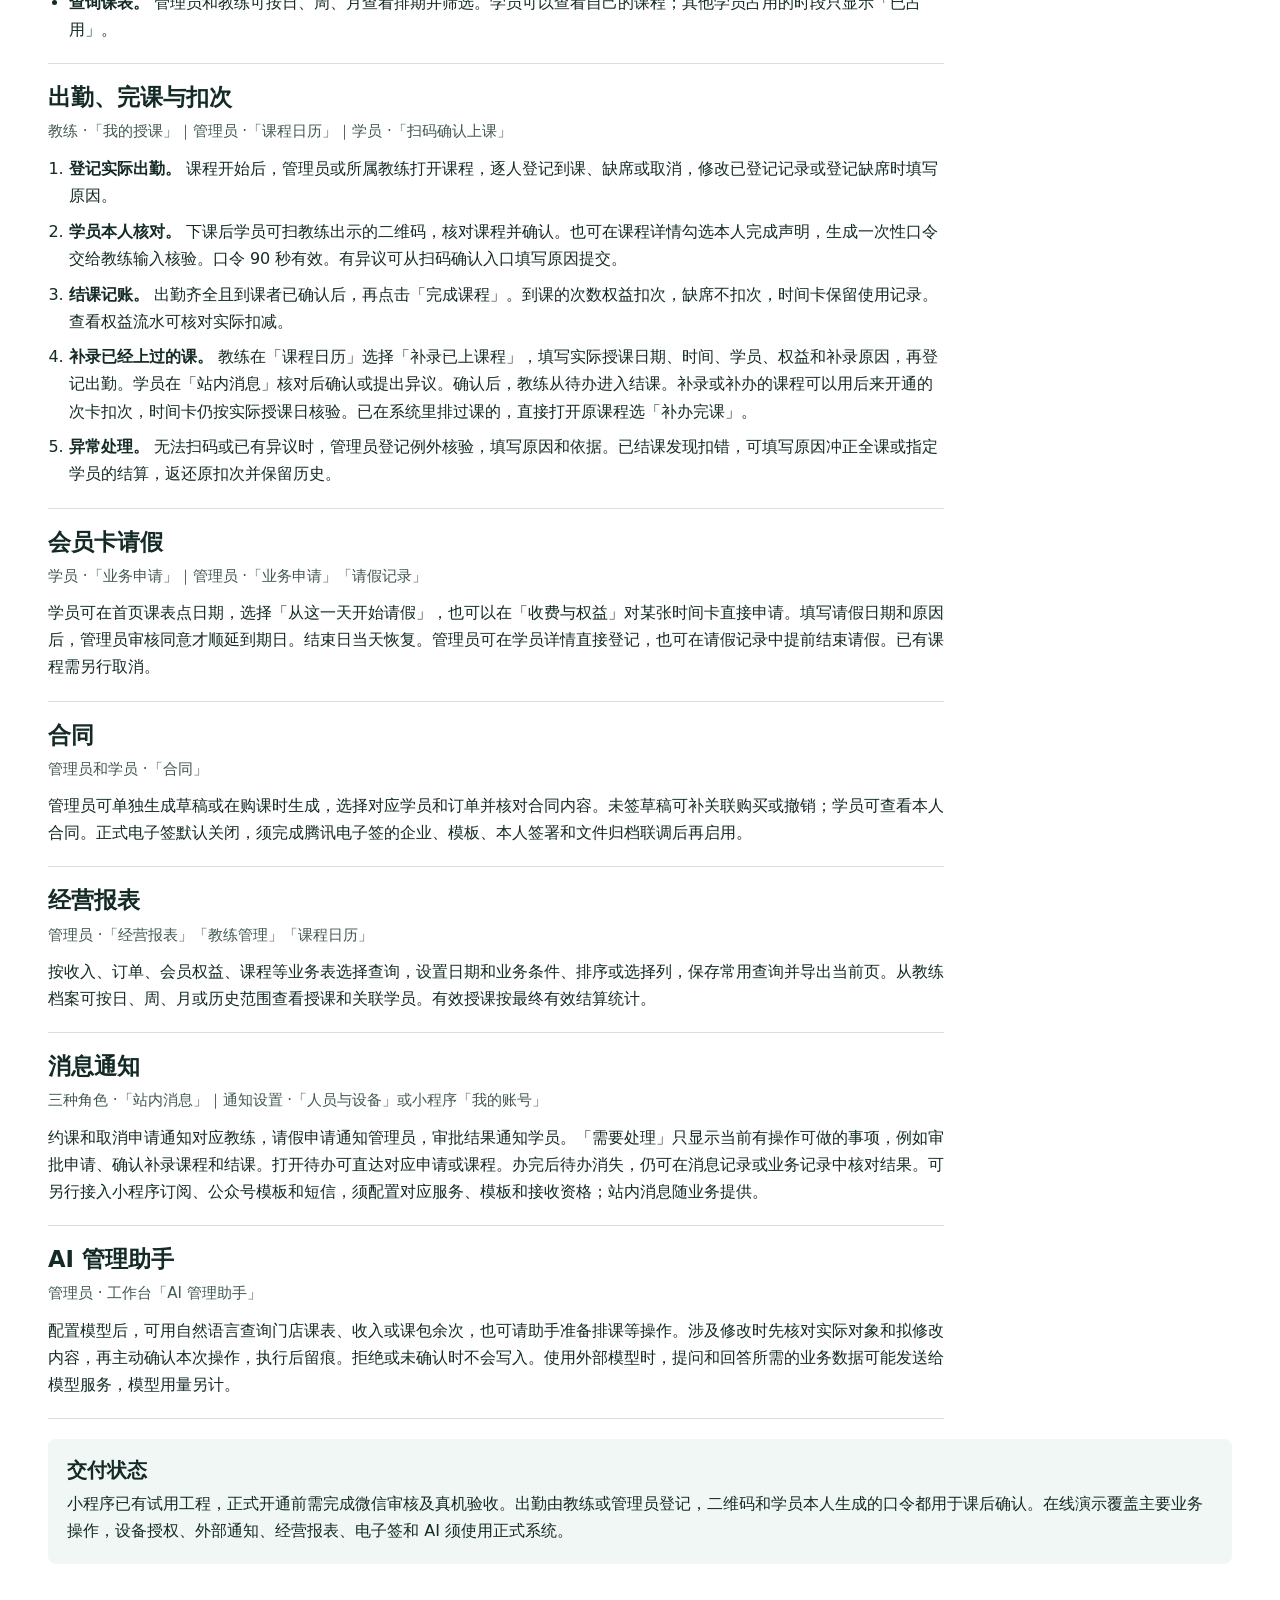
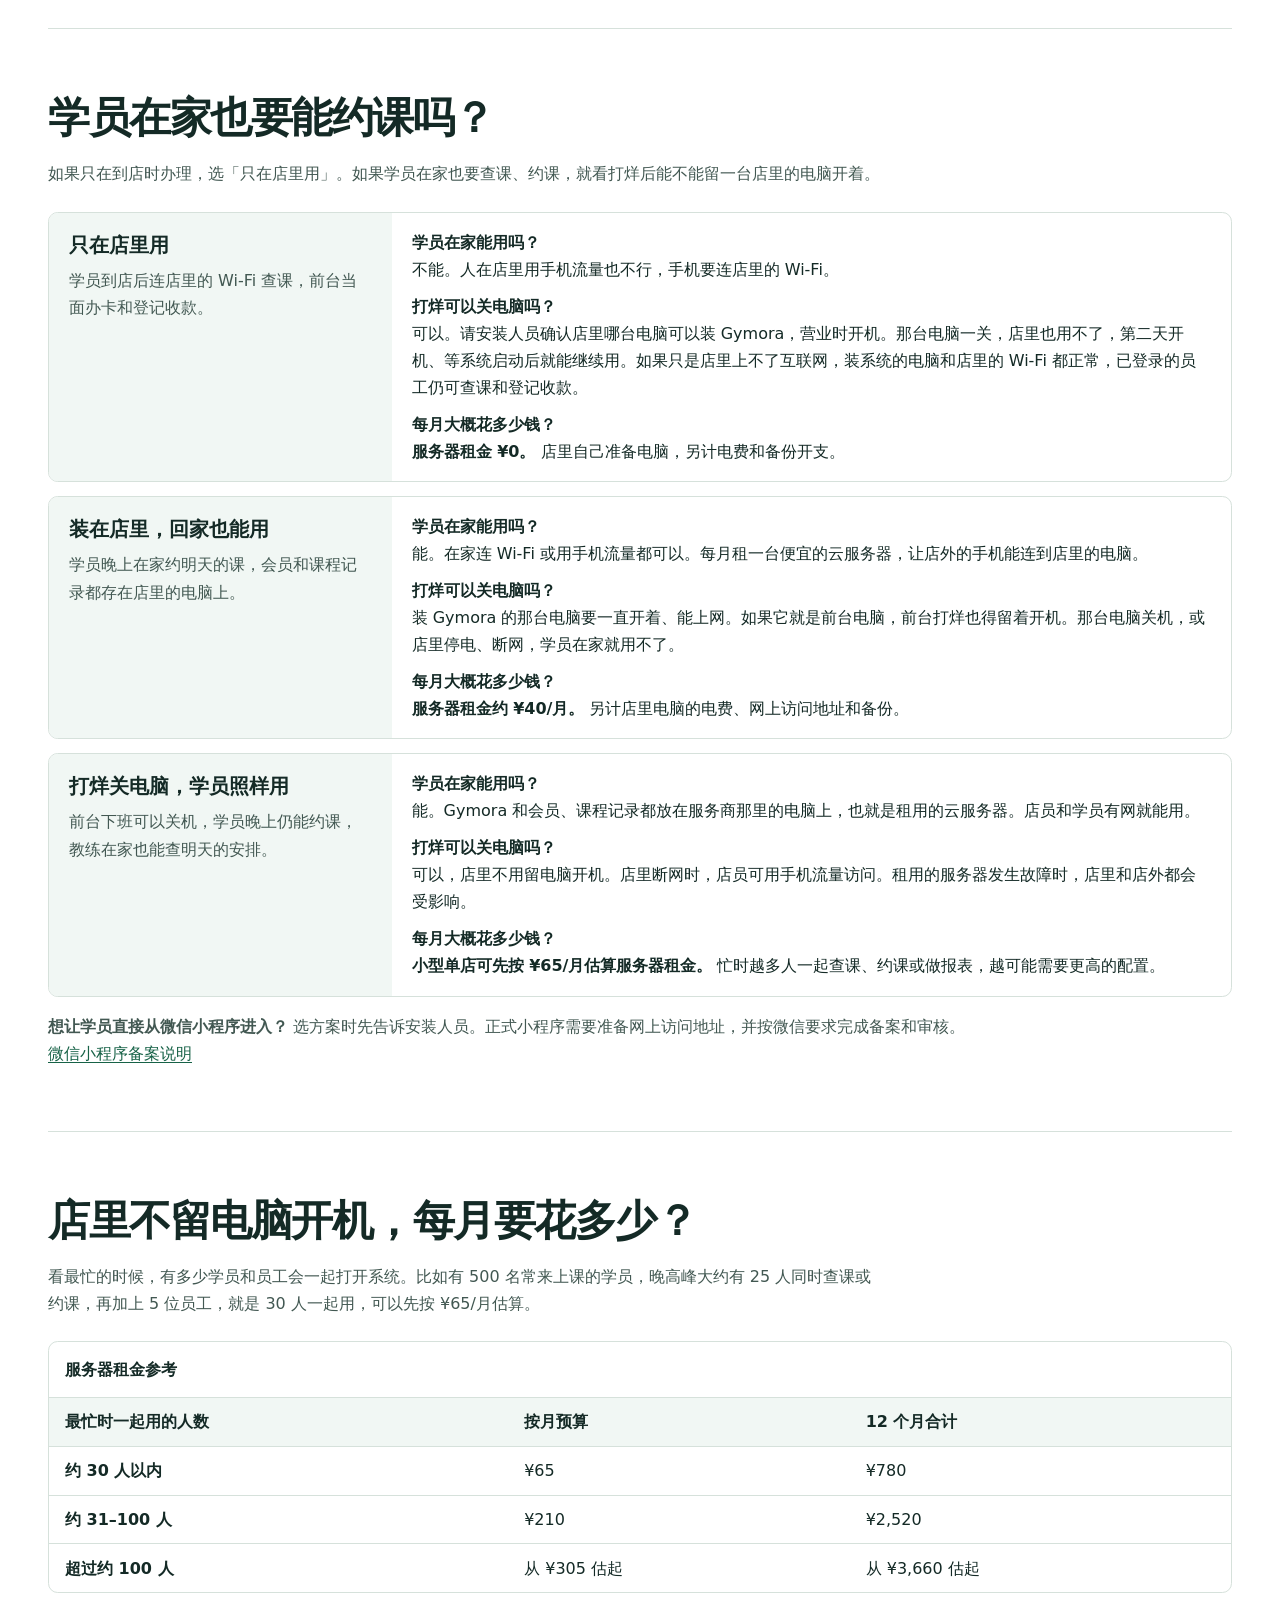
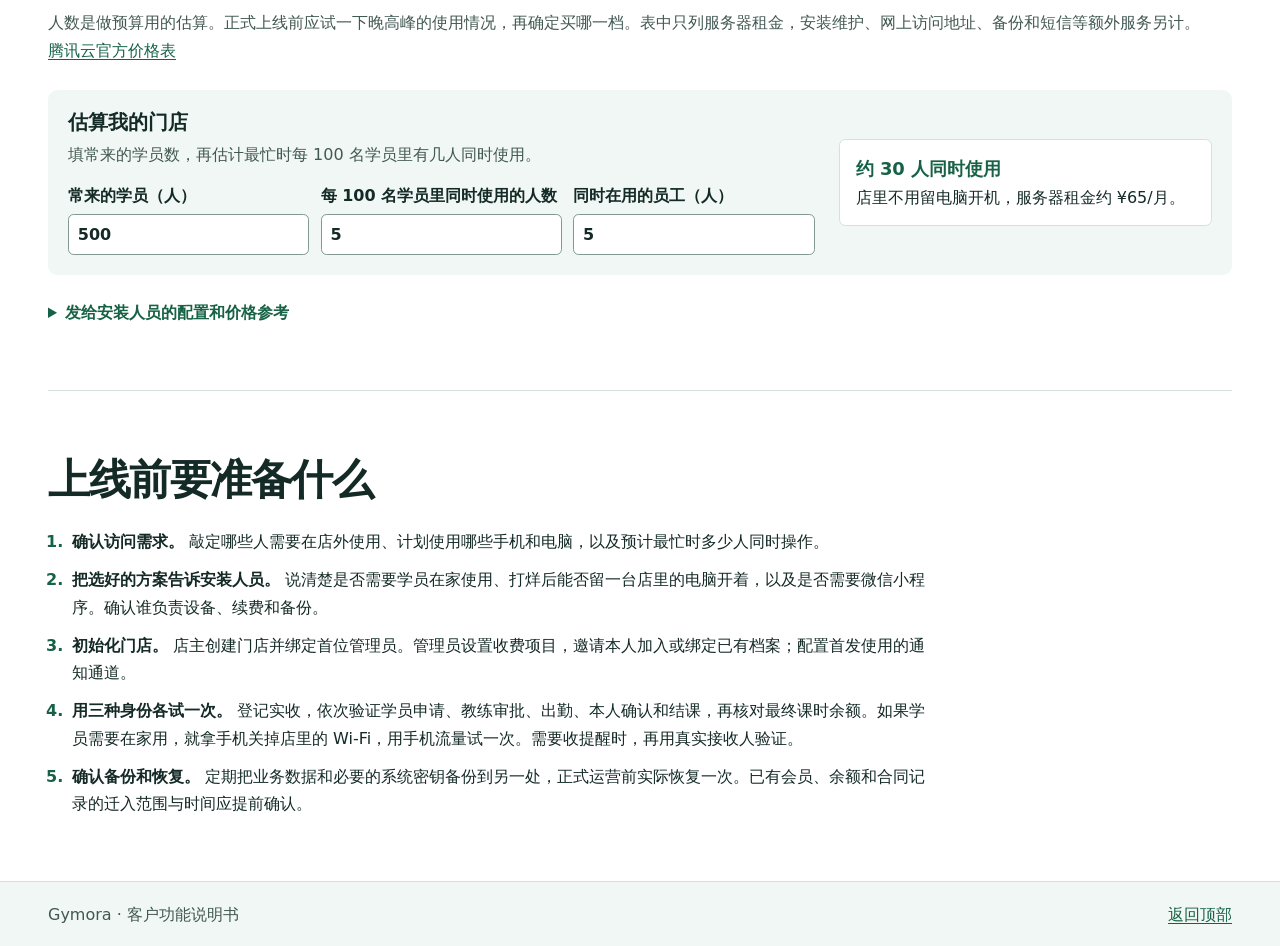
==== commit f7b68b3f: "Allow later count packs for historical courses" ====
--- a/index.html
+++ b/index.html
@@ -81,7 +81,7 @@
               <li><strong>登记实际出勤。</strong> 课程开始后，管理员或所属教练打开课程，逐人登记到课、缺席或取消，修改已登记记录或登记缺席时填写原因。</li>
               <li><strong>学员本人核对。</strong> 下课后学员可扫教练出示的二维码，核对课程并确认。也可在课程详情勾选本人完成声明，生成一次性口令交给教练输入核验。口令 90 秒有效。有异议可从扫码确认入口填写原因提交。</li>
               <li><strong>结课记账。</strong> 出勤齐全且到课者已确认后，再点击「完成课程」。到课的次数权益扣次，缺席不扣次，时间卡保留使用记录。查看权益流水可核对实际扣减。</li>
-              <li><strong>补录已经上过的课。</strong> 教练在「课程日历」选择「补录已上课程」，填写实际授课日期、时间、学员、权益和补录原因，再登记出勤。学员在「站内消息」核对后确认或提出异议。确认后，教练从待办进入结课，权益按实际授课日核验。已在系统里排过课的，直接打开原课程选「补办完课」。</li>
+              <li><strong>补录已经上过的课。</strong> 教练在「课程日历」选择「补录已上课程」，填写实际授课日期、时间、学员、权益和补录原因，再登记出勤。学员在「站内消息」核对后确认或提出异议。确认后，教练从待办进入结课。补录或补办的课程可以用后来开通的次卡扣次，时间卡仍按实际授课日核验。已在系统里排过课的，直接打开原课程选「补办完课」。</li>
               <li><strong>异常处理。</strong> 无法扫码或已有异议时，管理员登记例外核验，填写原因和依据。已结课发现扣错，可填写原因冲正全课或指定学员的结算，返还原扣次并保留历史。</li>
             </ol>
           </article>
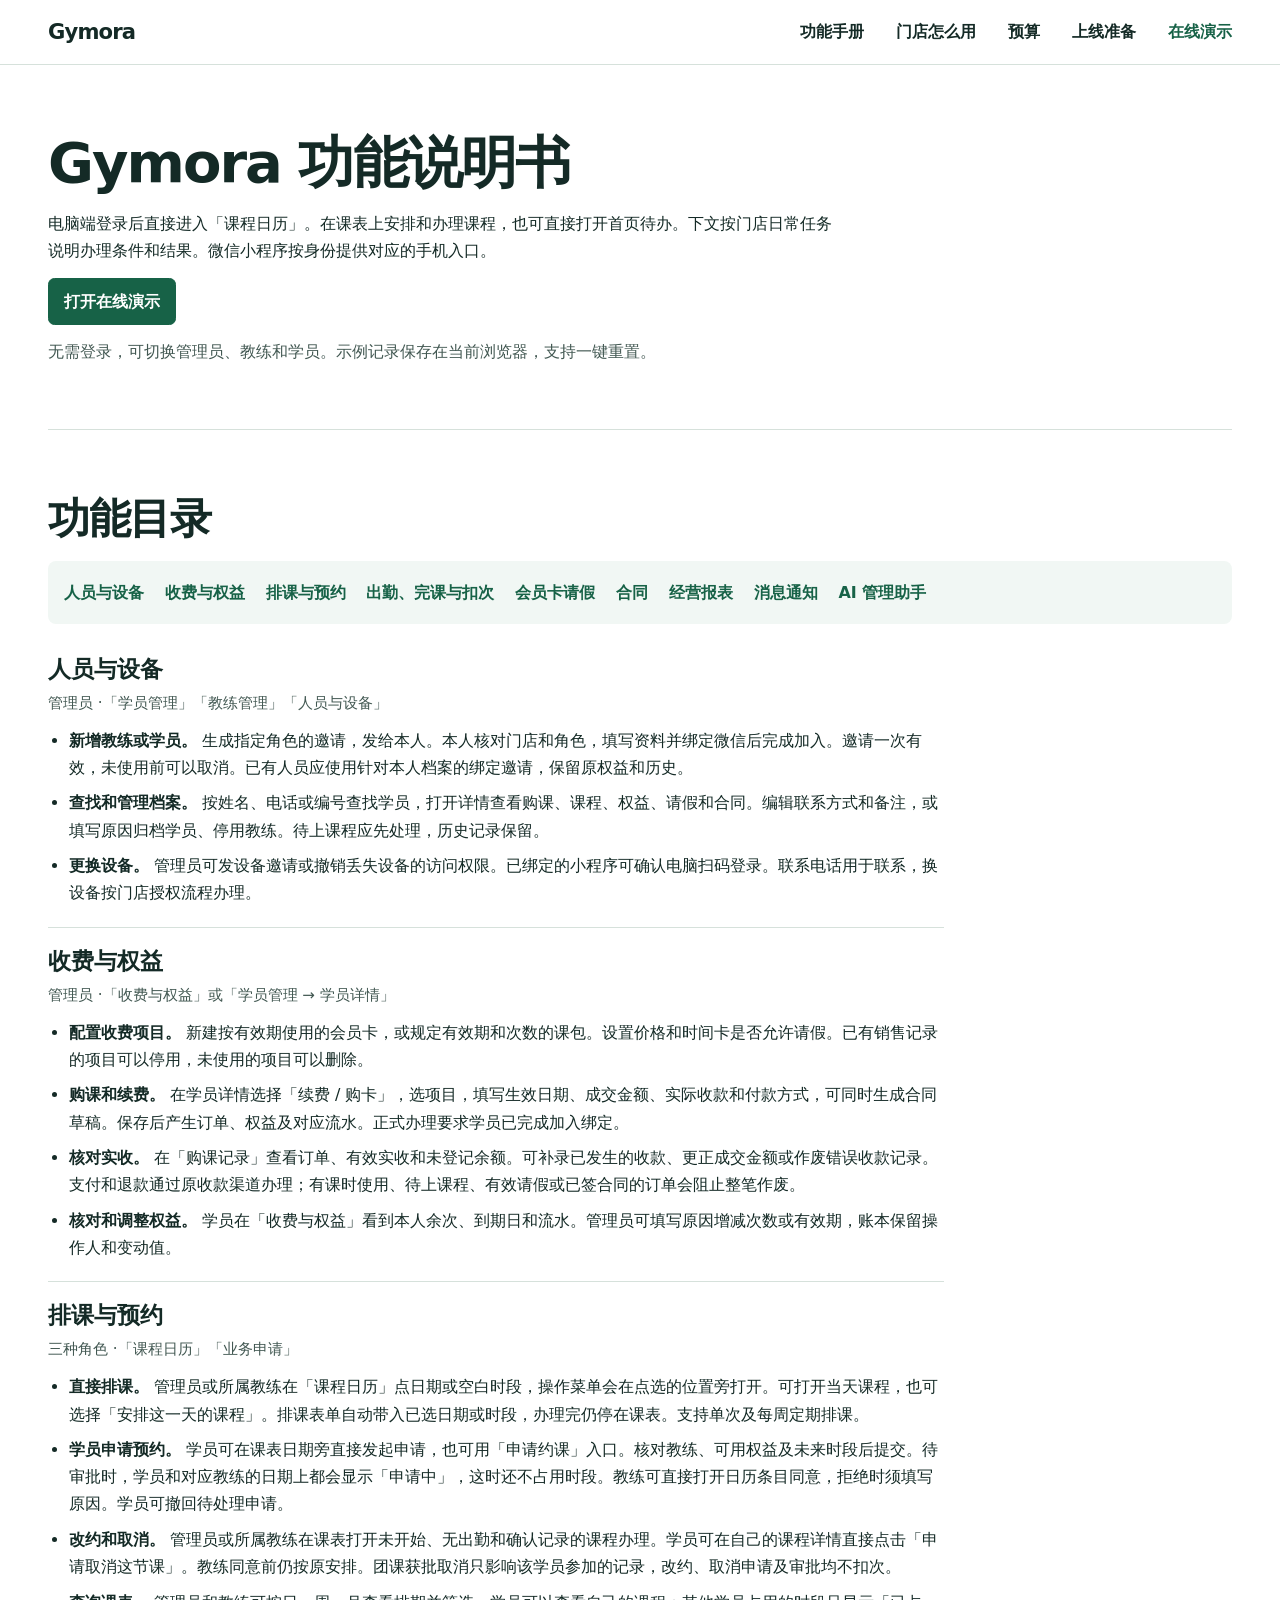
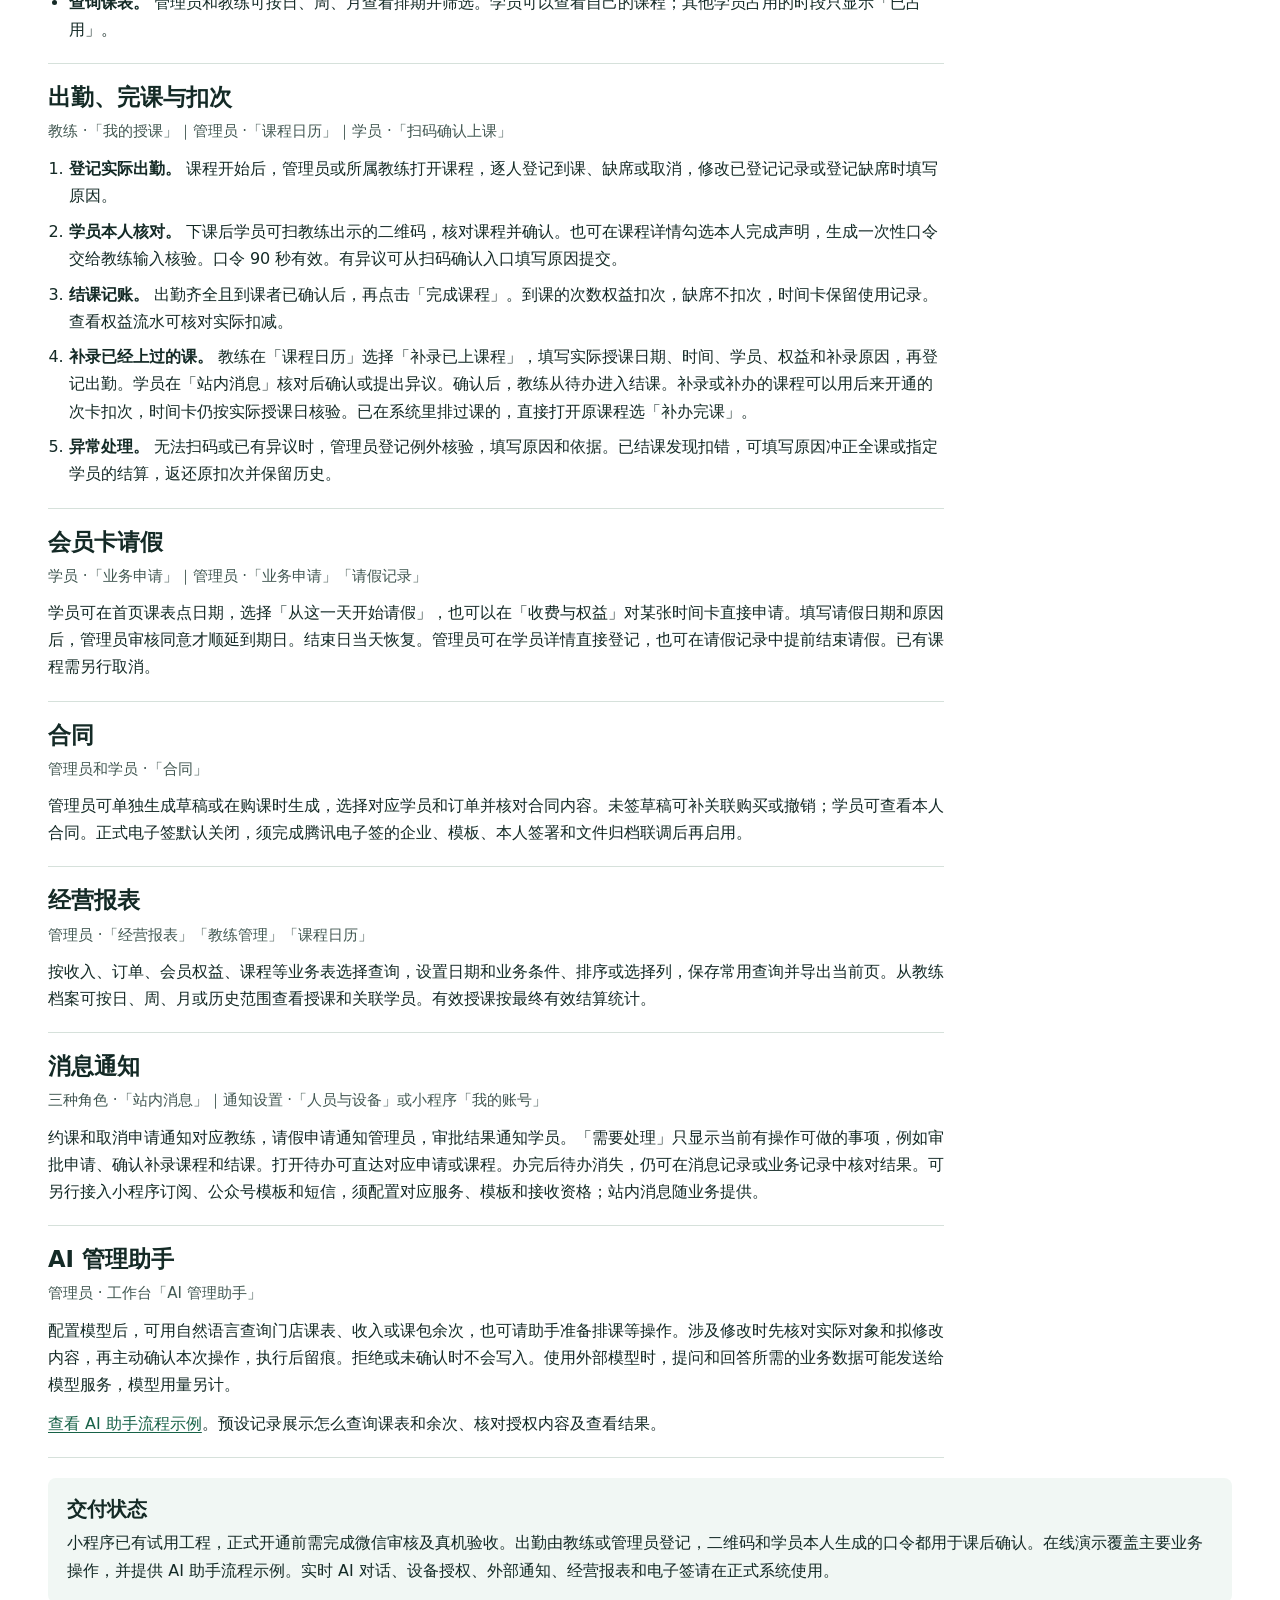
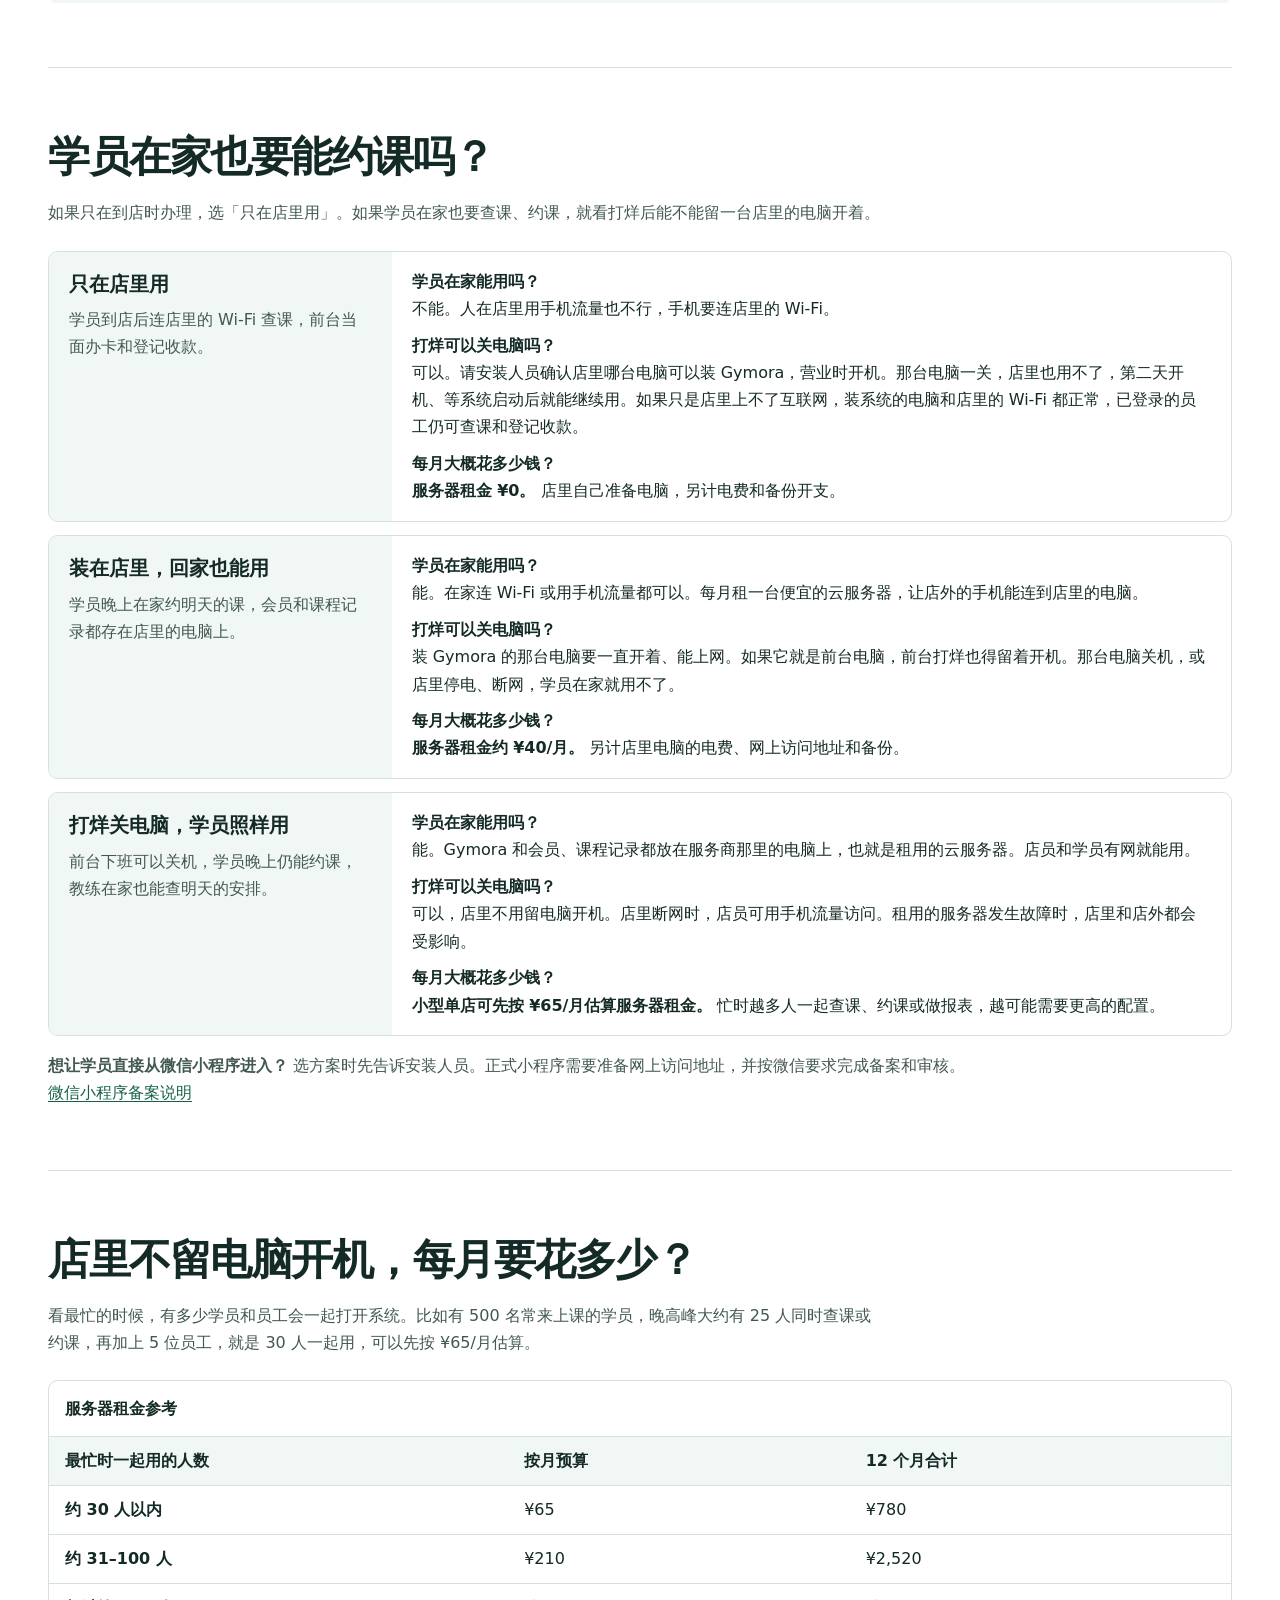
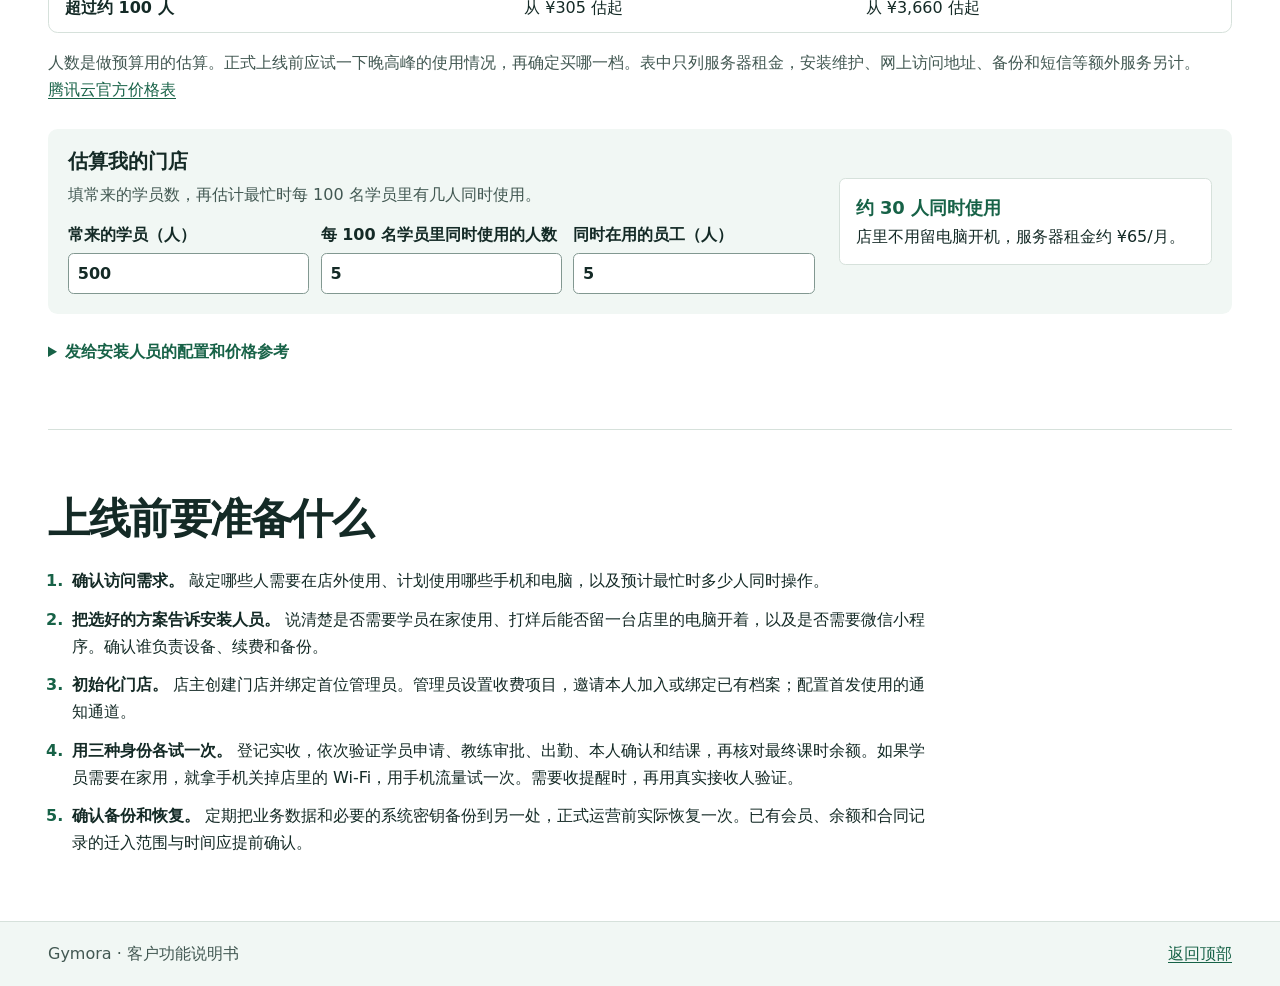
==== commit f0a532db: "Show preset AI assistant workflows in the public demo" ====
--- a/index.html
+++ b/index.html
@@ -109,11 +109,12 @@
             <h3>AI 管理助手</h3>
             <p class="chapter-entry">管理员 · 工作台「AI 管理助手」</p>
             <p>配置模型后，可用自然语言查询门店课表、收入或课包余次，也可请助手准备排课等操作。涉及修改时先核对实际对象和拟修改内容，再主动确认本次操作，执行后留痕。拒绝或未确认时不会写入。使用外部模型时，提问和回答所需的业务数据可能发送给模型服务，模型用量另计。</p>
+            <p><a href="./demo/#ai-assistant">查看 AI 助手流程示例</a>。预设记录展示怎么查询课表和余次、核对授权内容及查看结果。</p>
           </article>
         </div>
         <aside class="note">
           <h3>交付状态</h3>
-          <p>小程序已有试用工程，正式开通前需完成微信审核及真机验收。出勤由教练或管理员登记，二维码和学员本人生成的口令都用于课后确认。在线演示覆盖主要业务操作，设备授权、外部通知、经营报表、电子签和 AI 须使用正式系统。</p>
+          <p>小程序已有试用工程，正式开通前需完成微信审核及真机验收。出勤由教练或管理员登记，二维码和学员本人生成的口令都用于课后确认。在线演示覆盖主要业务操作，并提供 AI 助手流程示例。实时 AI 对话、设备授权、外部通知、经营报表和电子签请在正式系统使用。</p>
         </aside>
       </section>
 
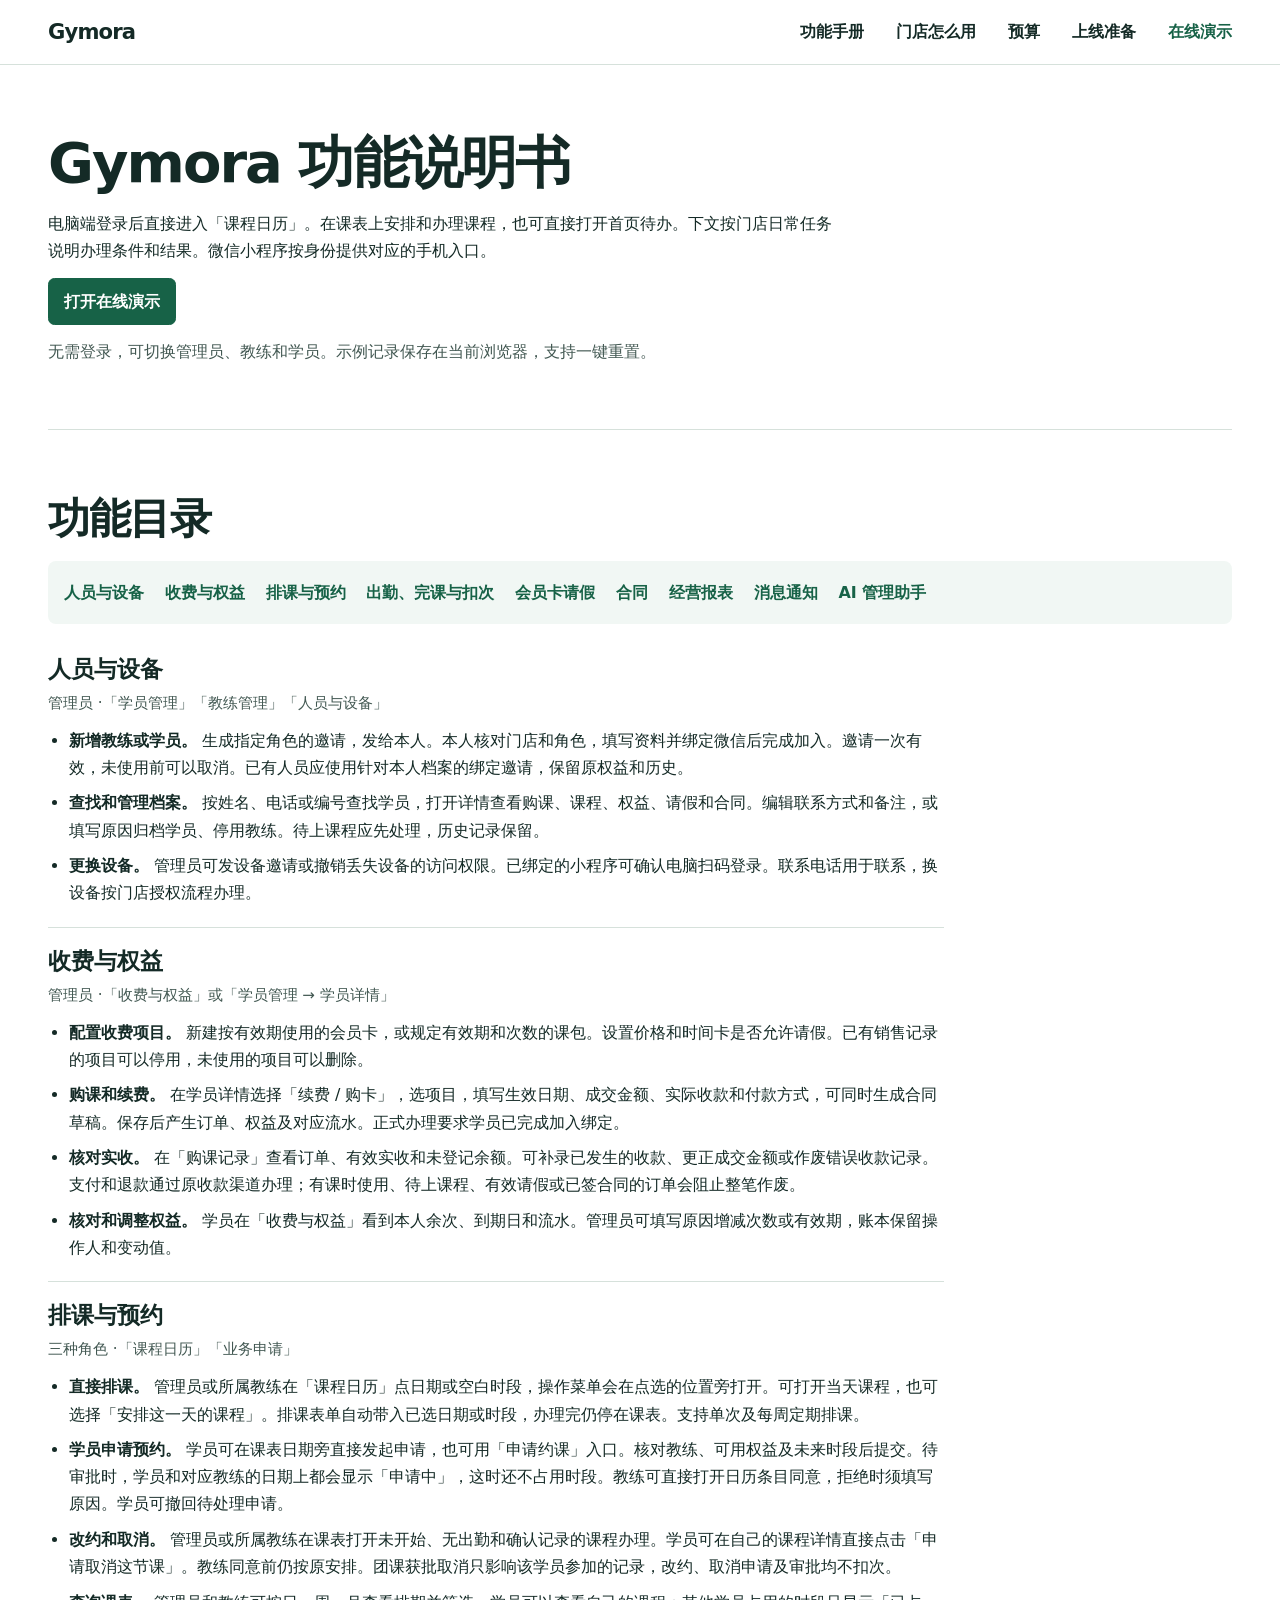
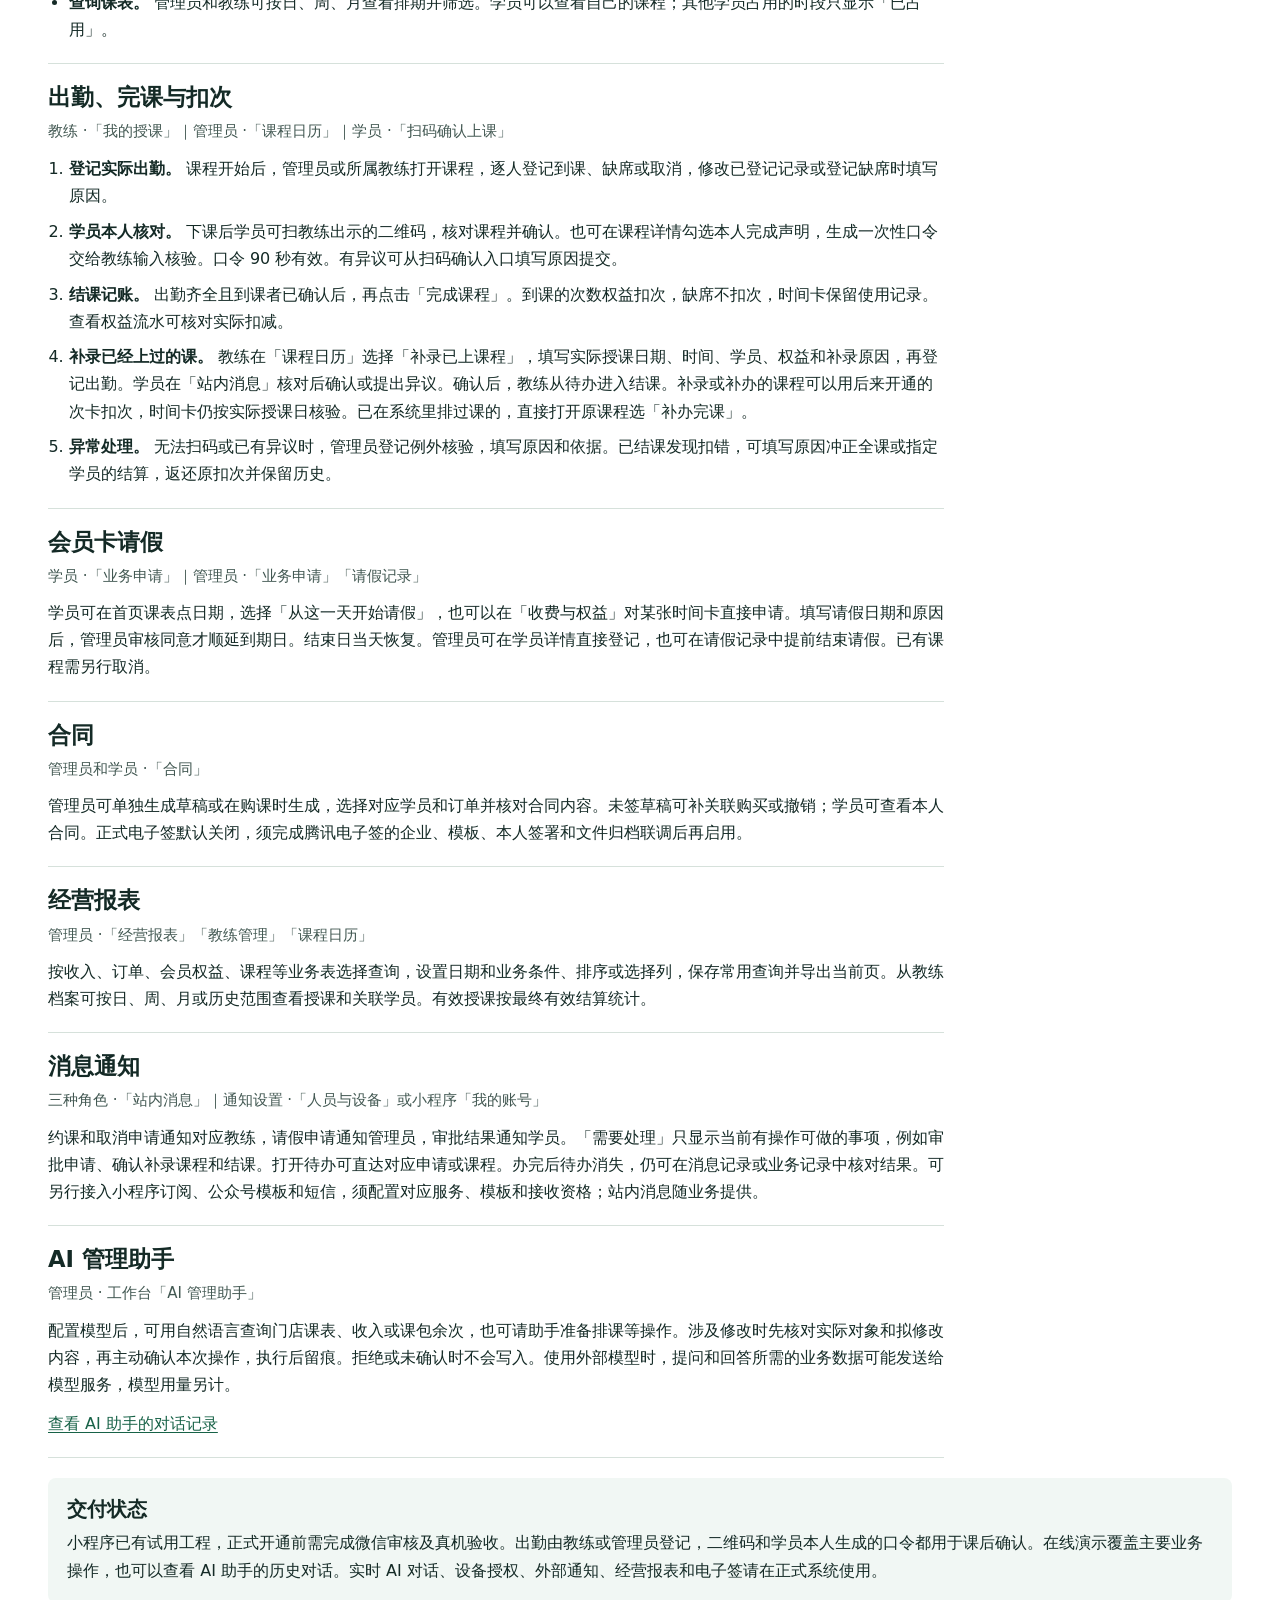
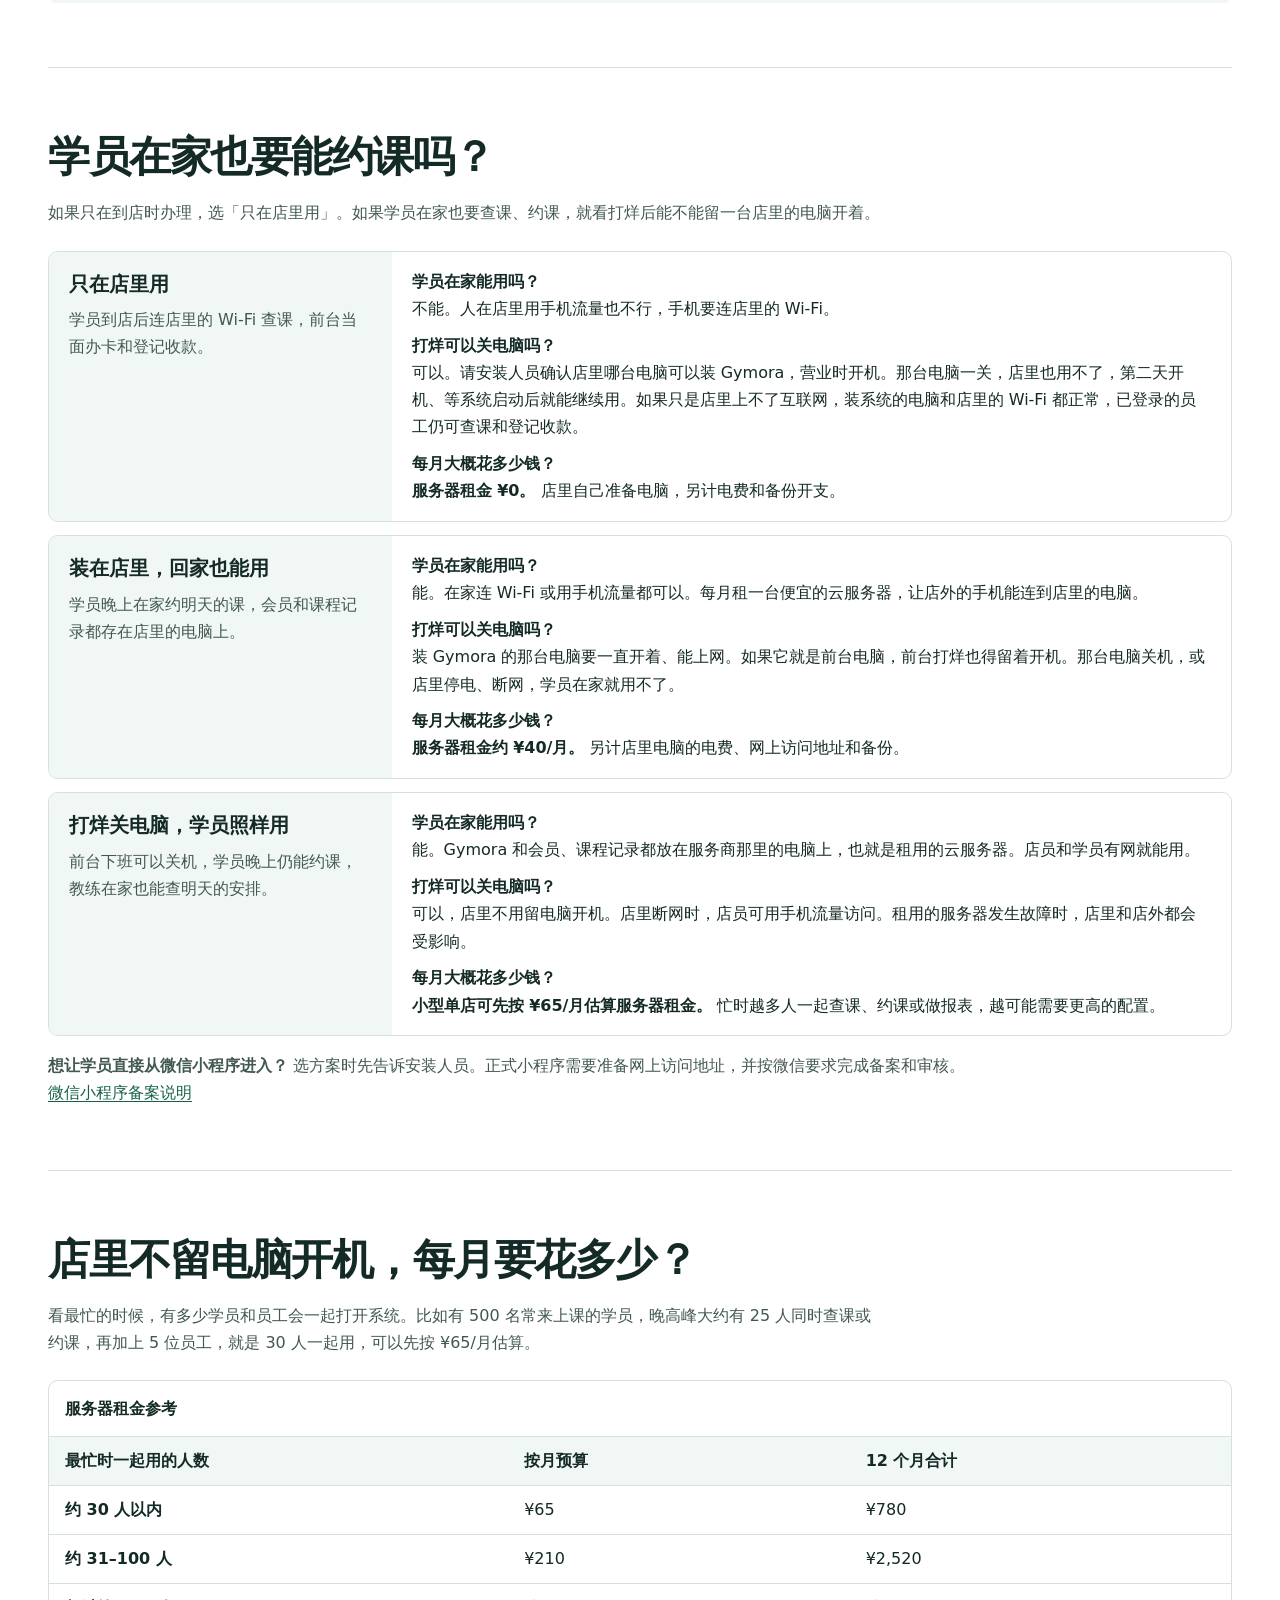
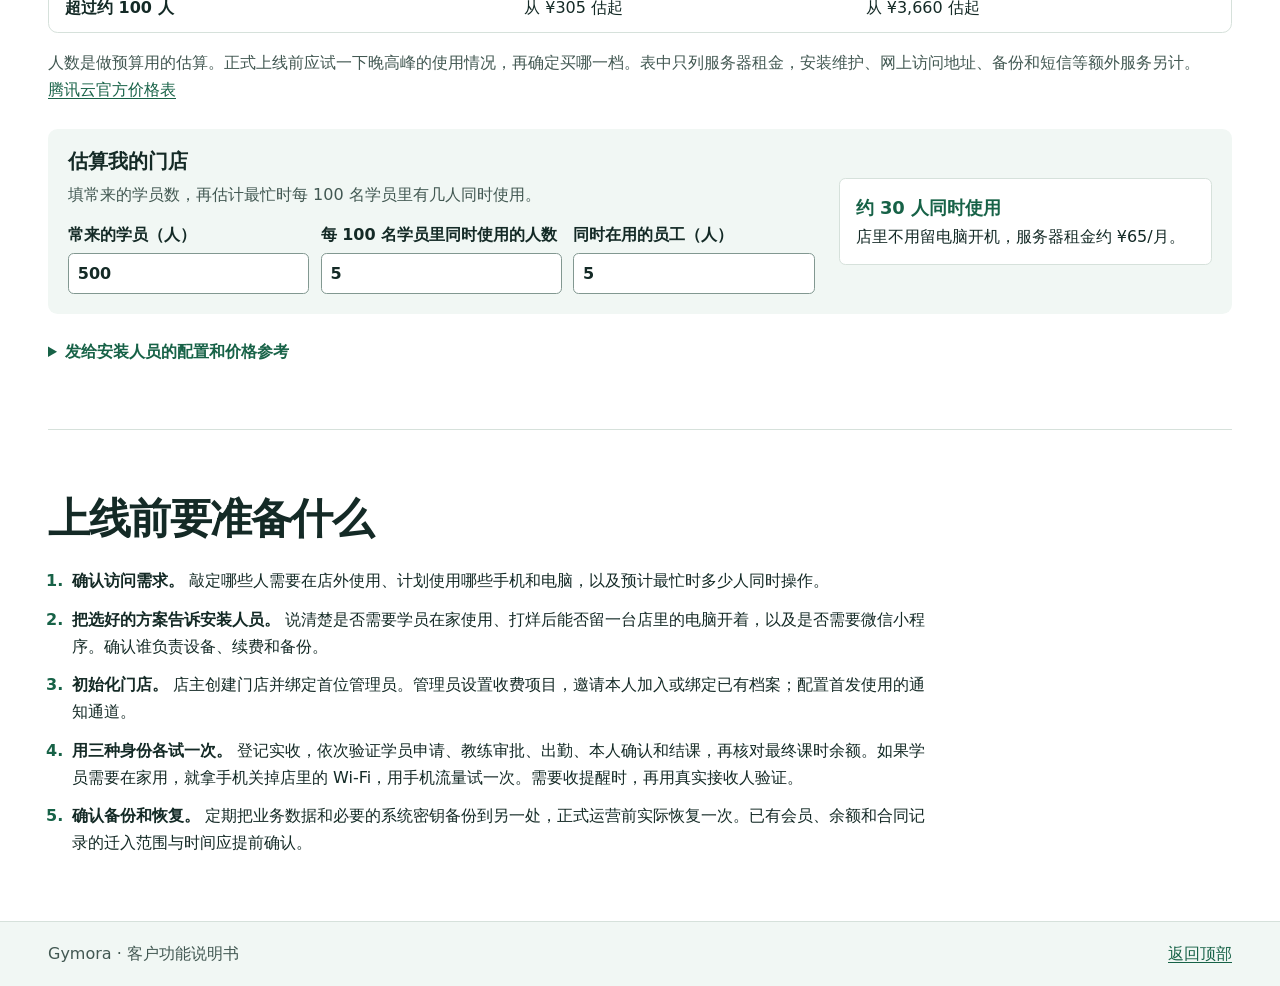
==== commit 39ebf868: "Open AI assistant demo to a past conversation" ====
--- a/index.html
+++ b/index.html
@@ -109,12 +109,12 @@
             <h3>AI 管理助手</h3>
             <p class="chapter-entry">管理员 · 工作台「AI 管理助手」</p>
             <p>配置模型后，可用自然语言查询门店课表、收入或课包余次，也可请助手准备排课等操作。涉及修改时先核对实际对象和拟修改内容，再主动确认本次操作，执行后留痕。拒绝或未确认时不会写入。使用外部模型时，提问和回答所需的业务数据可能发送给模型服务，模型用量另计。</p>
-            <p><a href="./demo/#ai-assistant">查看 AI 助手流程示例</a>。预设记录展示怎么查询课表和余次、核对授权内容及查看结果。</p>
+            <p><a href="./demo/#ai-assistant">查看 AI 助手的对话记录</a></p>
           </article>
         </div>
         <aside class="note">
           <h3>交付状态</h3>
-          <p>小程序已有试用工程，正式开通前需完成微信审核及真机验收。出勤由教练或管理员登记，二维码和学员本人生成的口令都用于课后确认。在线演示覆盖主要业务操作，并提供 AI 助手流程示例。实时 AI 对话、设备授权、外部通知、经营报表和电子签请在正式系统使用。</p>
+          <p>小程序已有试用工程，正式开通前需完成微信审核及真机验收。出勤由教练或管理员登记，二维码和学员本人生成的口令都用于课后确认。在线演示覆盖主要业务操作，也可以查看 AI 助手的历史对话。实时 AI 对话、设备授权、外部通知、经营报表和电子签请在正式系统使用。</p>
         </aside>
       </section>
 
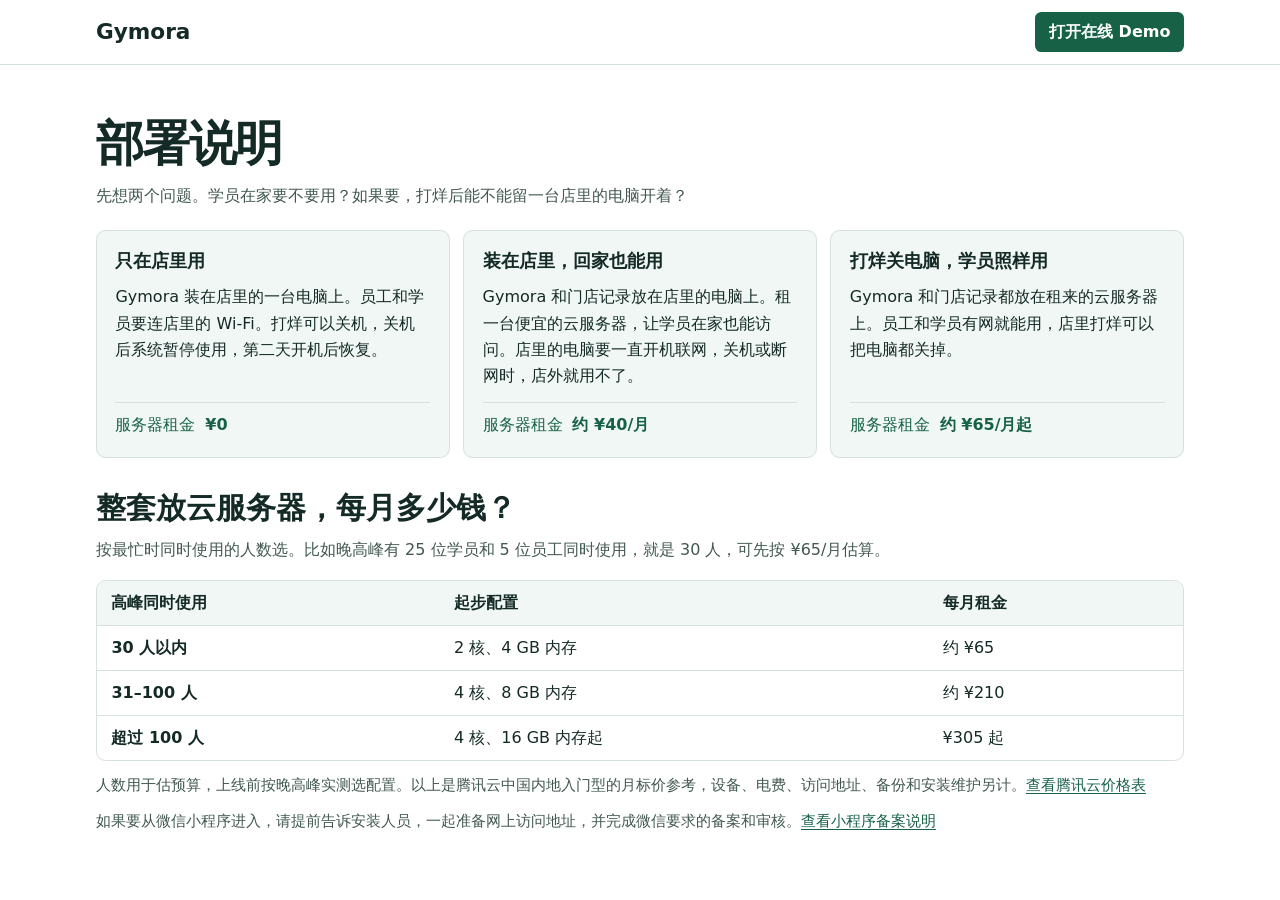
==== commit 8a668a91: "Keep the customer guide focused on deployment" ====
--- a/index.html
+++ b/index.html
@@ -3,224 +3,60 @@
 <head>
   <meta charset="utf-8">
   <meta name="viewport" content="width=device-width, initial-scale=1">
-  <meta name="description" content="Gymora 健身房管理系统功能说明书，覆盖会员、收款、课表、课时、AI 助手与三种部署方式。">
+  <meta name="description" content="了解 Gymora 的三种门店部署方式，比较店外访问、电脑开机要求和服务器租金。">
   <meta name="theme-color" content="#142a26">
-  <title>Gymora 功能说明书 · 健身房管理系统</title>
-  <link rel="stylesheet" href="./guide.css">
-  <script defer src="./estimate.js"></script>
+  <title>Gymora 部署说明</title>
+  <link rel="stylesheet" href="./guide.css?v=deployment">
 </head>
 <body>
   <a class="skip-link" href="#main">跳到正文</a>
   <header class="site-header">
     <div class="wrap header-inner">
       <a class="brand" href="#main">Gymora</a>
-      <nav aria-label="说明书目录">
-        <a href="#features">功能手册</a>
-        <a href="#deployment">门店怎么用</a>
-        <a href="#budget">预算</a>
-        <a href="#getting-started">上线准备</a>
-        <a class="demo-link" href="./demo/">在线演示</a>
-      </nav>
+      <a class="demo-link" href="./demo/">打开在线 Demo</a>
     </div>
   </header>
-  <main id="main">
-    <div class="wrap content">
-      <section class="manual-intro" aria-labelledby="manual-title">
-        <h1 id="manual-title">Gymora 功能说明书</h1>
-        <p>电脑端登录后直接进入「课程日历」。在课表上安排和办理课程，也可直接打开首页待办。下文按门店日常任务说明办理条件和结果。微信小程序按身份提供对应的手机入口。</p>
-        <p><a class="button primary" href="./demo/">打开在线演示</a></p>
-        <p class="muted">无需登录，可切换管理员、教练和学员。示例记录保存在当前浏览器，支持一键重置。</p>
-      </section>
-      <section id="features" aria-labelledby="features-title">
-        <h2 id="features-title">功能目录</h2>
-        <nav class="chapter-nav" aria-label="业务功能目录">
-          <a href="#people">人员与设备</a>
-          <a href="#sales">收费与权益</a>
-          <a href="#bookings">排课与预约</a>
-          <a href="#completion">出勤、完课与扣次</a>
-          <a href="#leave">会员卡请假</a>
-          <a href="#contracts">合同</a>
-          <a href="#reports">经营报表</a>
-          <a href="#notices">消息通知</a>
-          <a href="#assistant">AI 管理助手</a>
-        </nav>
-        <div class="chapters">
-          <article id="people">
-            <h3>人员与设备</h3>
-            <p class="chapter-entry">管理员 ·「学员管理」「教练管理」「人员与设备」</p>
-            <ul>
-              <li><strong>新增教练或学员。</strong> 生成指定角色的邀请，发给本人。本人核对门店和角色，填写资料并绑定微信后完成加入。邀请一次有效，未使用前可以取消。已有人员应使用针对本人档案的绑定邀请，保留原权益和历史。</li>
-              <li><strong>查找和管理档案。</strong> 按姓名、电话或编号查找学员，打开详情查看购课、课程、权益、请假和合同。编辑联系方式和备注，或填写原因归档学员、停用教练。待上课程应先处理，历史记录保留。</li>
-              <li><strong>更换设备。</strong> 管理员可发设备邀请或撤销丢失设备的访问权限。已绑定的小程序可确认电脑扫码登录。联系电话用于联系，换设备按门店授权流程办理。</li>
-            </ul>
-          </article>
-          <article id="sales">
-            <h3>收费与权益</h3>
-            <p class="chapter-entry">管理员 ·「收费与权益」或「学员管理 → 学员详情」</p>
-            <ul>
-              <li><strong>配置收费项目。</strong> 新建按有效期使用的会员卡，或规定有效期和次数的课包。设置价格和时间卡是否允许请假。已有销售记录的项目可以停用，未使用的项目可以删除。</li>
-              <li><strong>购课和续费。</strong> 在学员详情选择「续费 / 购卡」，选项目，填写生效日期、成交金额、实际收款和付款方式，可同时生成合同草稿。保存后产生订单、权益及对应流水。正式办理要求学员已完成加入绑定。</li>
-              <li><strong>核对实收。</strong> 在「购课记录」查看订单、有效实收和未登记余额。可补录已发生的收款、更正成交金额或作废错误收款记录。支付和退款通过原收款渠道办理；有课时使用、待上课程、有效请假或已签合同的订单会阻止整笔作废。</li>
-              <li><strong>核对和调整权益。</strong> 学员在「收费与权益」看到本人余次、到期日和流水。管理员可填写原因增减次数或有效期，账本保留操作人和变动值。</li>
-            </ul>
-          </article>
-          <article id="bookings">
-            <h3>排课与预约</h3>
-            <p class="chapter-entry">三种角色 ·「课程日历」「业务申请」</p>
-            <ul>
-              <li><strong>直接排课。</strong> 管理员或所属教练在「课程日历」点日期或空白时段，操作菜单会在点选的位置旁打开。可打开当天课程，也可选择「安排这一天的课程」。排课表单自动带入已选日期或时段，办理完仍停在课表。支持单次及每周定期排课。</li>
-              <li><strong>学员申请预约。</strong> 学员可在课表日期旁直接发起申请，也可用「申请约课」入口。核对教练、可用权益及未来时段后提交。待审批时，学员和对应教练的日期上都会显示「申请中」，这时还不占用时段。教练可直接打开日历条目同意，拒绝时须填写原因。学员可撤回待处理申请。</li>
-              <li><strong>改约和取消。</strong> 管理员或所属教练在课表打开未开始、无出勤和确认记录的课程办理。学员可在自己的课程详情直接点击「申请取消这节课」。教练同意前仍按原安排。团课获批取消只影响该学员参加的记录，改约、取消申请及审批均不扣次。</li>
-              <li><strong>查询课表。</strong> 管理员和教练可按日、周、月查看排期并筛选。学员可以查看自己的课程；其他学员占用的时段只显示「已占用」。</li>
-            </ul>
-          </article>
-          <article id="completion">
-            <h3>出勤、完课与扣次</h3>
-            <p class="chapter-entry">教练 ·「我的授课」｜管理员 ·「课程日历」｜学员 ·「扫码确认上课」</p>
-            <ol>
-              <li><strong>登记实际出勤。</strong> 课程开始后，管理员或所属教练打开课程，逐人登记到课、缺席或取消，修改已登记记录或登记缺席时填写原因。</li>
-              <li><strong>学员本人核对。</strong> 下课后学员可扫教练出示的二维码，核对课程并确认。也可在课程详情勾选本人完成声明，生成一次性口令交给教练输入核验。口令 90 秒有效。有异议可从扫码确认入口填写原因提交。</li>
-              <li><strong>结课记账。</strong> 出勤齐全且到课者已确认后，再点击「完成课程」。到课的次数权益扣次，缺席不扣次，时间卡保留使用记录。查看权益流水可核对实际扣减。</li>
-              <li><strong>补录已经上过的课。</strong> 教练在「课程日历」选择「补录已上课程」，填写实际授课日期、时间、学员、权益和补录原因，再登记出勤。学员在「站内消息」核对后确认或提出异议。确认后，教练从待办进入结课。补录或补办的课程可以用后来开通的次卡扣次，时间卡仍按实际授课日核验。已在系统里排过课的，直接打开原课程选「补办完课」。</li>
-              <li><strong>异常处理。</strong> 无法扫码或已有异议时，管理员登记例外核验，填写原因和依据。已结课发现扣错，可填写原因冲正全课或指定学员的结算，返还原扣次并保留历史。</li>
-            </ol>
-          </article>
-          <article id="leave">
-            <h3>会员卡请假</h3>
-            <p class="chapter-entry">学员 ·「业务申请」｜管理员 ·「业务申请」「请假记录」</p>
-            <p>学员可在首页课表点日期，选择「从这一天开始请假」，也可以在「收费与权益」对某张时间卡直接申请。填写请假日期和原因后，管理员审核同意才顺延到期日。结束日当天恢复。管理员可在学员详情直接登记，也可在请假记录中提前结束请假。已有课程需另行取消。</p>
-          </article>
-          <article id="contracts">
-            <h3>合同</h3>
-            <p class="chapter-entry">管理员和学员 ·「合同」</p>
-            <p>管理员可单独生成草稿或在购课时生成，选择对应学员和订单并核对合同内容。未签草稿可补关联购买或撤销；学员可查看本人合同。正式电子签默认关闭，须完成腾讯电子签的企业、模板、本人签署和文件归档联调后再启用。</p>
-          </article>
-          <article id="reports">
-            <h3>经营报表</h3>
-            <p class="chapter-entry">管理员 ·「经营报表」「教练管理」「课程日历」</p>
-            <p>按收入、订单、会员权益、课程等业务表选择查询，设置日期和业务条件、排序或选择列，保存常用查询并导出当前页。从教练档案可按日、周、月或历史范围查看授课和关联学员。有效授课按最终有效结算统计。</p>
-          </article>
-          <article id="notices">
-            <h3>消息通知</h3>
-            <p class="chapter-entry">三种角色 ·「站内消息」｜通知设置 ·「人员与设备」或小程序「我的账号」</p>
-            <p>约课和取消申请通知对应教练，请假申请通知管理员，审批结果通知学员。「需要处理」只显示当前有操作可做的事项，例如审批申请、确认补录课程和结课。打开待办可直达对应申请或课程。办完后待办消失，仍可在消息记录或业务记录中核对结果。可另行接入小程序订阅、公众号模板和短信，须配置对应服务、模板和接收资格；站内消息随业务提供。</p>
-          </article>
-          <article id="assistant">
-            <h3>AI 管理助手</h3>
-            <p class="chapter-entry">管理员 · 工作台「AI 管理助手」</p>
-            <p>配置模型后，可用自然语言查询门店课表、收入或课包余次，也可请助手准备排课等操作。涉及修改时先核对实际对象和拟修改内容，再主动确认本次操作，执行后留痕。拒绝或未确认时不会写入。使用外部模型时，提问和回答所需的业务数据可能发送给模型服务，模型用量另计。</p>
-            <p><a href="./demo/#ai-assistant">查看 AI 助手的对话记录</a></p>
-          </article>
-        </div>
-        <aside class="note">
-          <h3>交付状态</h3>
-          <p>小程序已有试用工程，正式开通前需完成微信审核及真机验收。出勤由教练或管理员登记，二维码和学员本人生成的口令都用于课后确认。在线演示覆盖主要业务操作，也可以查看 AI 助手的历史对话。实时 AI 对话、设备授权、外部通知、经营报表和电子签请在正式系统使用。</p>
-        </aside>
-      </section>
+  <main id="main" class="wrap">
+    <section id="deployment" aria-labelledby="deployment-title">
+      <h1 id="deployment-title">部署说明</h1>
+      <p class="section-intro">先想两个问题。学员在家要不要用？如果要，打烊后能不能留一台店里的电脑开着？</p>
+      <div class="deployment-list">
+        <article>
+          <h2>只在店里用</h2>
+          <p>Gymora 装在店里的一台电脑上。员工和学员要连店里的 Wi-Fi。打烊可以关机，关机后系统暂停使用，第二天开机后恢复。</p>
+          <p class="price">服务器租金 <strong>¥0</strong></p>
+        </article>
+        <article>
+          <h2>装在店里，回家也能用</h2>
+          <p>Gymora 和门店记录放在店里的电脑上。租一台便宜的云服务器，让学员在家也能访问。店里的电脑要一直开机联网，关机或断网时，店外就用不了。</p>
+          <p class="price">服务器租金 <strong>约 ¥40/月</strong></p>
+        </article>
+        <article>
+          <h2>打烊关电脑，学员照样用</h2>
+          <p>Gymora 和门店记录都放在租来的云服务器上。员工和学员有网就能用，店里打烊可以把电脑都关掉。</p>
+          <p class="price">服务器租金 <strong>约 ¥65/月起</strong></p>
+        </article>
+      </div>
+    </section>
 
-      <section id="deployment" aria-labelledby="deployment-title">
-        <h2 id="deployment-title">学员在家也要能约课吗？</h2>
-        <p class="section-intro">如果只在到店时办理，选「只在店里用」。如果学员在家也要查课、约课，就看打烊后能不能留一台店里的电脑开着。</p>
-        <div class="deployment-list">
-          <article>
-            <div class="deployment-heading">
-              <h3>只在店里用</h3>
-              <p>学员到店后连店里的 Wi-Fi 查课，前台当面办卡和登记收款。</p>
-            </div>
-            <dl>
-              <div><dt>学员在家能用吗？</dt><dd>不能。人在店里用手机流量也不行，手机要连店里的 Wi-Fi。</dd></div>
-              <div><dt>打烊可以关电脑吗？</dt><dd>可以。请安装人员确认店里哪台电脑可以装 Gymora，营业时开机。那台电脑一关，店里也用不了，第二天开机、等系统启动后就能继续用。如果只是店里上不了互联网，装系统的电脑和店里的 Wi-Fi 都正常，已登录的员工仍可查课和登记收款。</dd></div>
-              <div><dt>每月大概花多少钱？</dt><dd><strong>服务器租金 ¥0。</strong> 店里自己准备电脑，另计电费和备份开支。</dd></div>
-            </dl>
-          </article>
-          <article>
-            <div class="deployment-heading">
-              <h3>装在店里，回家也能用</h3>
-              <p>学员晚上在家约明天的课，会员和课程记录都存在店里的电脑上。</p>
-            </div>
-            <dl>
-              <div><dt>学员在家能用吗？</dt><dd>能。在家连 Wi-Fi 或用手机流量都可以。每月租一台便宜的云服务器，让店外的手机能连到店里的电脑。</dd></div>
-              <div><dt>打烊可以关电脑吗？</dt><dd>装 Gymora 的那台电脑要一直开着、能上网。如果它就是前台电脑，前台打烊也得留着开机。那台电脑关机，或店里停电、断网，学员在家就用不了。</dd></div>
-              <div><dt>每月大概花多少钱？</dt><dd><strong>服务器租金约 ¥40/月。</strong> 另计店里电脑的电费、网上访问地址和备份。</dd></div>
-            </dl>
-          </article>
-          <article>
-            <div class="deployment-heading">
-              <h3>打烊关电脑，学员照样用</h3>
-              <p>前台下班可以关机，学员晚上仍能约课，教练在家也能查明天的安排。</p>
-            </div>
-            <dl>
-              <div><dt>学员在家能用吗？</dt><dd>能。Gymora 和会员、课程记录都放在服务商那里的电脑上，也就是租用的云服务器。店员和学员有网就能用。</dd></div>
-              <div><dt>打烊可以关电脑吗？</dt><dd>可以，店里不用留电脑开机。店里断网时，店员可用手机流量访问。租用的服务器发生故障时，店里和店外都会受影响。</dd></div>
-              <div><dt>每月大概花多少钱？</dt><dd><strong>小型单店可先按 ¥65/月估算服务器租金。</strong> 忙时越多人一起查课、约课或做报表，越可能需要更高的配置。</dd></div>
-            </dl>
-          </article>
-        </div>
-        <p class="inline-note"><strong>想让学员直接从微信小程序进入？</strong> 选方案时先告诉安装人员。正式小程序需要准备网上访问地址，并按微信要求完成备案和审核。<br><a href="https://cloud.tencent.com/document/faq/243/97691">微信小程序备案说明</a></p>
-      </section>
-
-      <section id="budget" aria-labelledby="budget-title">
-        <h2 id="budget-title">店里不留电脑开机，每月要花多少？</h2>
-        <p class="section-intro">看最忙的时候，有多少学员和员工会一起打开系统。比如有 500 名常来上课的学员，晚高峰大约有 25 人同时查课或约课，再加上 5 位员工，就是 30 人一起用，可以先按 ¥65/月估算。</p>
-        <div class="table-wrap budget-summary">
-          <table>
-            <caption>服务器租金参考</caption>
-            <thead>
-              <tr><th scope="col">最忙时一起用的人数</th><th scope="col">按月预算</th><th scope="col">12 个月合计</th></tr>
-            </thead>
-            <tbody>
-              <tr><th scope="row">约 30 人以内</th><td>¥65</td><td>¥780</td></tr>
-              <tr><th scope="row">约 31–100 人</th><td>¥210</td><td>¥2,520</td></tr>
-              <tr><th scope="row">超过约 100 人</th><td>从 ¥305 估起</td><td>从 ¥3,660 估起</td></tr>
-            </tbody>
-          </table>
-        </div>
-        <p class="cost-note">人数是做预算用的估算。正式上线前应试一下晚高峰的使用情况，再确定买哪一档。表中只列服务器租金，安装维护、网上访问地址、备份和短信等额外服务另计。<br><a href="https://cloud.tencent.com/document/product/1207/73452">腾讯云官方价格表</a></p>
-
-        <form id="estimate" class="estimator" aria-labelledby="estimate-title" hidden>
-          <div>
-            <h3 id="estimate-title">估算我的门店</h3>
-            <p>填常来的学员数，再估计最忙时每 100 名学员里有几人同时使用。</p>
-            <div class="fields">
-              <label>常来的学员（人）<input id="members" type="number" min="0" max="100000" step="1" value="500" required></label>
-              <label>每 100 名学员里同时使用的人数<input id="share" type="number" min="0" max="100" step="1" value="5" required></label>
-              <label>同时在用的员工（人）<input id="staff" type="number" min="0" max="100000" step="1" value="5" required></label>
-            </div>
-          </div>
-          <output id="estimate-result" for="members share staff" aria-live="polite"></output>
-        </form>
-        <details class="installer-details">
-          <summary>发给安装人员的配置和价格参考</summary>
-          <div class="table-wrap" tabindex="0" role="region" aria-label="服务器配置与价格，可横向滚动">
-            <table>
-              <caption>腾讯云中国大陆轻量应用服务器入门型参考价</caption>
-              <thead><tr><th scope="col">用途</th><th scope="col">起步配置</th><th scope="col">月标价</th></tr></thead>
-              <tbody>
-                <tr><th scope="row">店内运行，服务器提供店外访问</th><td>2 核 · 2 GB 内存 · 40 GB 硬盘<br>3 Mbps 带宽 · 200 GB/月</td><td>¥40</td></tr>
-                <tr><th scope="row">服务器运行，约 30 人以内同时使用</th><td>2 核 · 4 GB 内存 · 60 GB 硬盘<br>5 Mbps 带宽 · 500 GB/月</td><td>¥65</td></tr>
-                <tr><th scope="row">服务器运行，约 31–100 人同时使用</th><td>4 核 · 8 GB 内存 · 120 GB 硬盘<br>10 Mbps 带宽 · 1,500 GB/月</td><td>¥210</td></tr>
-                <tr><th scope="row">服务器运行，超过约 100 人同时使用</th><td>从 4 核 · 16 GB 内存 · 180 GB 硬盘<br>12 Mbps 带宽 · 2,000 GB/月起做压力测试</td><td>¥305</td></tr>
-              </tbody>
-            </table>
-          </div>
-          <p class="cost-note">价格核对于 <time datetime="2026-11-19">2026 年 11 月 19 日</time>，年参考为月标价乘 12，实际新购及续费以购买页为准。超额流量、大量合同文件、集中导出和本机 AI 模型需单独估算。中国大陆公网入口需与服务商确认域名备案及接入要求。<br><a href="https://cloud.tencent.com/document/faq/243/19630">域名备案说明</a></p>
-        </details>
-      </section>
-
-      <section id="getting-started" aria-labelledby="getting-started-title">
-        <h2 id="getting-started-title">上线前要准备什么</h2>
-        <ol class="launch-list">
-          <li><strong>确认访问需求。</strong> 敲定哪些人需要在店外使用、计划使用哪些手机和电脑，以及预计最忙时多少人同时操作。</li>
-          <li><strong>把选好的方案告诉安装人员。</strong> 说清楚是否需要学员在家使用、打烊后能否留一台店里的电脑开着，以及是否需要微信小程序。确认谁负责设备、续费和备份。</li>
-          <li><strong>初始化门店。</strong> 店主创建门店并绑定首位管理员。管理员设置收费项目，邀请本人加入或绑定已有档案；配置首发使用的通知通道。</li>
-          <li><strong>用三种身份各试一次。</strong> 登记实收，依次验证学员申请、教练审批、出勤、本人确认和结课，再核对最终课时余额。如果学员需要在家用，就拿手机关掉店里的 Wi-Fi，用手机流量试一次。需要收提醒时，再用真实接收人验证。</li>
-          <li><strong>确认备份和恢复。</strong> 定期把业务数据和必要的系统密钥备份到另一处，正式运营前实际恢复一次。已有会员、余额和合同记录的迁入范围与时间应提前确认。</li>
-        </ol>
-      </section>
-    </div>
+    <section id="budget" aria-labelledby="budget-title">
+      <h2 id="budget-title">整套放云服务器，每月多少钱？</h2>
+      <p class="section-intro">按最忙时同时使用的人数选。比如晚高峰有 25 位学员和 5 位员工同时使用，就是 30 人，可先按 ¥65/月估算。</p>
+      <div class="table-wrap">
+        <table aria-labelledby="budget-title">
+          <thead>
+            <tr><th scope="col">高峰同时使用</th><th scope="col">起步配置</th><th scope="col">每月租金</th></tr>
+          </thead>
+          <tbody>
+            <tr><th scope="row">30 人以内</th><td>2 核、4 GB 内存</td><td>约 ¥65</td></tr>
+            <tr><th scope="row">31–100 人</th><td>4 核、8 GB 内存</td><td>约 ¥210</td></tr>
+            <tr><th scope="row">超过 100 人</th><td>4 核、16 GB 内存起</td><td>¥305 起</td></tr>
+          </tbody>
+        </table>
+      </div>
+      <p class="cost-note">人数用于估预算，上线前按晚高峰实测选配置。以上是腾讯云中国内地入门型的月标价参考，设备、电费、访问地址、备份和安装维护另计。<a href="https://cloud.tencent.com/document/product/1207/73452">查看腾讯云价格表</a></p>
+      <p class="setup-note">如果要从微信小程序进入，请提前告诉安装人员，一起准备网上访问地址，并完成微信要求的备案和审核。<a href="https://cloud.tencent.com/document/faq/243/97691">查看小程序备案说明</a></p>
+    </section>
   </main>
-  <footer class="site-footer">
-    <div class="wrap footer-inner"><span>Gymora · 客户功能说明书</span><a href="#main">返回顶部</a></div>
-  </footer>
 </body>
 </html>
--- a/guide.css
+++ b/guide.css
@@ -5,9 +5,9 @@
   --green: #176247;
   --line: #d6e1db;
   --wash: #f1f7f4;
-  --max-width: 74rem;
+  --max-width: 68rem;
   font-family: "PingFang SC", "Noto Sans CJK SC", "Microsoft YaHei", system-ui, sans-serif;
-  line-height: 1.7;
+  line-height: 1.65;
   color: var(--ink);
   background: #fff;
 }
@@ -15,18 +15,13 @@
 * { box-sizing: border-box; }
 body { margin: 0; }
 a { color: var(--green); text-underline-offset: .2em; }
-a:hover { text-decoration-thickness: .14em; }
 :focus-visible { outline: 3px solid #1a7e5a; outline-offset: 4px; }
-[hidden] { display: none !important; }
+h1, h2, p { margin: 0; }
+h1, h2 { line-height: 1.25; }
+h1 { font-size: clamp(2rem, 5vw, 3rem); letter-spacing: -.035em; }
+h2 { font-size: clamp(1.4rem, 3vw, 1.85rem); }
 
-h1, h2, h3, p { margin: 0; }
-h1, h2, h3 { line-height: 1.2; }
-h1 { font-size: clamp(2.15rem, 5.2vw, 3.5rem); letter-spacing: -.035em; }
-h2 { font-size: clamp(1.8rem, 3.5vw, 2.65rem); letter-spacing: -.035em; }
-h3 { font-size: 1.25rem; }
-p + p { margin-top: .75rem; }
-
-.wrap { width: min(calc(100% - 4rem), var(--max-width)); margin-inline: auto; }
+.wrap { width: min(calc(100% - 2.5rem), var(--max-width)); margin-inline: auto; }
 .skip-link {
   position: absolute;
   top: .5rem;
@@ -37,146 +32,51 @@
   transform: translateY(-200%);
 }
 .skip-link:focus { transform: none; }
+.site-header { border-bottom: 1px solid var(--line); }
+.header-inner { min-height: 4rem; display: flex; justify-content: space-between; align-items: center; gap: .75rem; }
+.brand { font-size: 1.35rem; font-weight: 800; color: var(--ink); text-decoration: none; }
+.demo-link {
+  padding: .4rem .85rem;
+  border-radius: .4rem;
+  color: #fff;
+  background: var(--green);
+  font-weight: 700;
+  text-decoration: none;
+}
+.demo-link:hover { background: #104d36; }
 
-.site-header { border-bottom: 1px solid var(--line); }
-.header-inner, .footer-inner {
-  min-height: 4rem;
+main { padding-block: clamp(1.75rem, 4vw, 3rem); }
+.section-intro { max-width: 50rem; margin-top: .65rem; color: var(--muted); }
+.deployment-list { display: grid; grid-template-columns: repeat(3, minmax(0, 1fr)); gap: .85rem; margin-top: 1.25rem; }
+.deployment-list article {
   display: flex;
-  align-items: center;
-  justify-content: space-between;
-  gap: .5rem 1.5rem;
-  flex-wrap: wrap;
-}
-.brand { font-size: 1.32rem; font-weight: 800; letter-spacing: -.04em; }
-.brand, nav a { text-decoration: none; color: var(--ink); }
-nav { display: flex; gap: .5rem clamp(1rem, 3vw, 2rem); flex-wrap: wrap; align-items: center; }
-nav a { padding-block: .4rem; font-weight: 650; }
-nav a:hover { text-decoration: underline; }
-
-nav .demo-link { color: var(--green); }
-.manual-intro p { max-width: 49rem; margin-top: .85rem; }
-.button {
-  display: inline-block;
-  border-radius: .4rem;
-  padding: .55rem .95rem;
-  font-weight: 750;
-  text-decoration: none;
-  border: 1px solid var(--green);
-}
-.primary { color: #fff; background: var(--green); }
-.primary:hover { background: #104d36; }
-.content > section { padding-block: clamp(2.5rem, 5vw, 4rem); }
-.content > section + section { border-top: 1px solid var(--line); }
-.section-intro { max-width: 52rem; margin-top: 1rem; color: var(--muted); }
-.muted { color: var(--muted); }
-.chapter-nav {
-  margin: 1rem 0 2rem;
-  padding: .7rem 1rem;
-  background: var(--wash);
-  border-radius: .5rem;
-  gap: .1rem 1.3rem;
-}
-.chapter-nav a { color: var(--green); }
-.chapters { max-width: 56rem; }
-.chapters article { padding: 1.25rem 0; border-bottom: 1px solid var(--line); }
-.chapters article:first-child { padding-top: 0; }
-.chapters h3 { font-size: 1.42rem; }
-.chapter-entry { color: var(--muted); margin-top: .5rem; font-size: .94rem; }
-.chapters ul, .chapters ol { padding-left: 1.3rem; margin: .65rem 0 0; }
-.chapters li + li { margin-top: .52rem; }
-.chapters .chapter-entry + p { margin-top: .6rem; }
-dt { font-weight: 750; }
-dd { margin: 0; }
-.note { margin-top: 1.25rem; padding: 1.2rem; background: var(--wash); border-radius: .5rem; }
-.note h3 { margin-bottom: .5rem; }
-
-.deployment-list { margin-top: 1.55rem; }
-.deployment-list article {
-  display: grid;
-  grid-template-columns: minmax(12rem, 1fr) minmax(0, 2.45fr);
+  flex-direction: column;
+  gap: .75rem;
+  padding: 1.15rem;
   border: 1px solid var(--line);
   border-radius: .6rem;
-  overflow: hidden;
+  background: var(--wash);
 }
-.deployment-list article + article { margin-top: .85rem; }
-.deployment-heading { background: var(--wash); padding: 1.25rem; }
-.deployment-heading p { margin-top: .65rem; color: var(--muted); }
-.deployment-list dl { margin: 0; padding: 1rem 1.25rem; }
-.deployment-list dl > div + div { margin-top: .6rem; }
-.inline-note, .cost-note { color: var(--muted); margin-top: 1rem; }
+.deployment-list h2 { font-size: 1.15rem; }
+.deployment-list .price { margin-top: auto; padding-top: .6rem; border-top: 1px solid var(--line); color: var(--green); }
+.price strong { margin-left: .3rem; }
+#budget { margin-top: 2rem; }
+.table-wrap { margin-top: 1rem; border: 1px solid var(--line); border-radius: .6rem; overflow: hidden; }
+table { width: 100%; border-collapse: collapse; }
+th, td { padding: .55rem clamp(.5rem, 2vw, .9rem); text-align: left; vertical-align: top; }
+thead { background: var(--wash); }
+tbody tr { border-top: 1px solid var(--line); }
+td:last-child { font-variant-numeric: tabular-nums; }
+.cost-note, .setup-note { margin-top: .75rem; color: var(--muted); font-size: .925rem; }
 
-.table-wrap {
-  margin-top: 1.5rem;
-  overflow-x: auto;
-  border: 1px solid var(--line);
-  border-radius: .6rem;
-}
-table { width: 100%; border-collapse: collapse; }
-caption { text-align: left; padding: .85rem 1rem; font-weight: 750; }
-th, td { text-align: left; padding: .65rem 1rem; border-top: 1px solid var(--line); vertical-align: top; }
-thead { background: var(--wash); }
-td:nth-last-child(-n + 2) { white-space: nowrap; font-variant-numeric: tabular-nums; }
-
-.budget-summary th, .budget-summary td { padding-inline: clamp(.45rem, 2vw, 1rem); }
-.budget-summary td { white-space: normal; }
-.installer-details { margin-top: 1.5rem; }
-.installer-details summary { cursor: pointer; color: var(--green); font-weight: 750; }
-
-.estimator {
-  margin-top: 1.65rem;
-  background: var(--wash);
-  border-radius: .6rem;
-  display: grid;
-  grid-template-columns: minmax(0, 2fr) minmax(12rem, 1fr);
-  align-items: center;
-  gap: 1rem 1.5rem;
-  padding: 1.25rem;
-}
-.estimator p { margin-top: .45rem; color: var(--muted); }
-.fields { display: grid; grid-template-columns: repeat(3, minmax(0, 1fr)); gap: .7rem; margin-top: .85rem; }
-.fields label { display: grid; gap: .3rem; align-content: space-between; font-weight: 650; }
-.fields input {
-  width: 100%;
-  font: inherit;
-  color: var(--ink);
-  background: #fff;
-  border: 1px solid #829891;
-  border-radius: .35rem;
-  padding: .35rem .55rem;
-}
-.estimator output {
-  background: #fff;
-  padding: .85rem 1rem;
-  border: 1px solid var(--line);
-  border-radius: .4rem;
-}
-.estimator output strong { display: block; color: var(--green); font-size: 1.12rem; }
-
-.launch-list { margin: 1.4rem 0 0; padding-inline-start: 1.3rem; max-width: 55rem; }
-.launch-list li { padding-inline-start: .2rem; }
-.launch-list li + li { margin-top: .7rem; }
-.launch-list li::marker { color: var(--green); font-weight: 750; }
-.site-footer { color: var(--muted); background: var(--wash); border-top: 1px solid var(--line); }
-
-@media (max-width: 55rem) {
-  .wrap { width: calc(100% - 2.5rem); }
-  .estimator { grid-template-columns: 1fr; }
-  th, td { padding-inline: .8rem; }
-}
-
-@media (max-width: 39rem) {
-  .wrap { width: calc(100% - 2rem); }
-  .header-inner { padding-block: .6rem; }
-  .deployment-list article { grid-template-columns: 1fr; }
-  .fields { grid-template-columns: repeat(auto-fit, minmax(7.25rem, 1fr)); }
-  .table-wrap:not(.budget-summary) table { min-width: 32rem; }
+@media (max-width: 46rem) {
+  .deployment-list { grid-template-columns: 1fr; }
+  .deployment-list article { gap: .5rem; padding: .9rem; }
 }
 
 @media print {
-  .site-header, .manual-intro .button, .skip-link, .estimator, .site-footer { display: none !important; }
+  .site-header, .skip-link { display: none; }
   .wrap { width: 100%; }
-  .deployment-heading, .note { color: #000; background: #fff; }
-  .content > section { padding-block: 1rem; }
-  .deployment-list article, .note, tr { break-inside: avoid; }
-  .table-wrap table { min-width: 0; }
+  main { padding-block: .5rem; }
+  article, tr { break-inside: avoid; }
 }
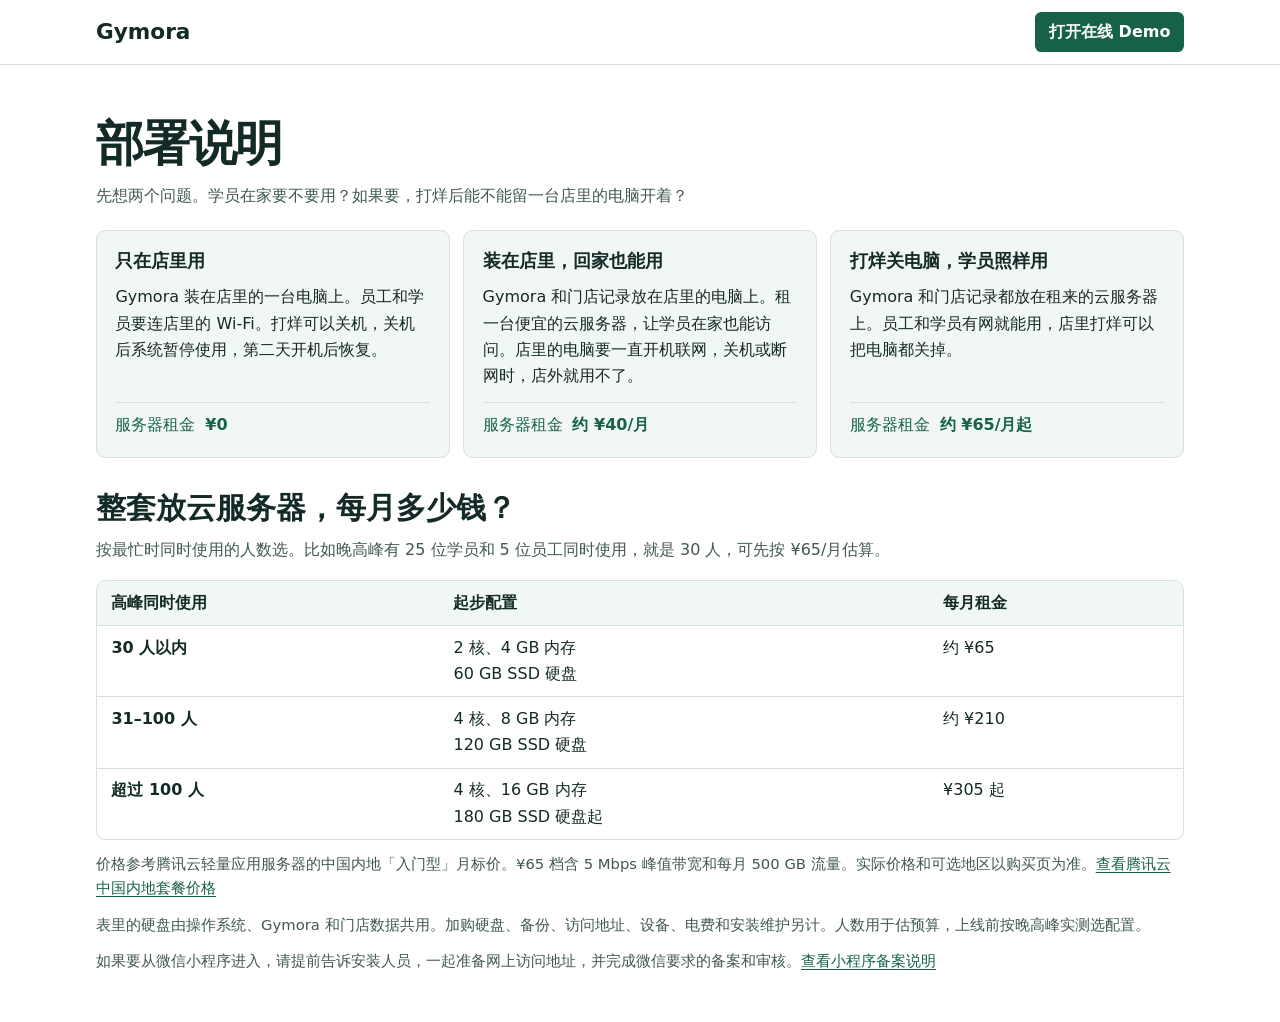
==== commit 75f61891: "List bundled SSD storage and the source for cloud plan prices" ====
--- a/index.html
+++ b/index.html
@@ -48,13 +48,14 @@
             <tr><th scope="col">高峰同时使用</th><th scope="col">起步配置</th><th scope="col">每月租金</th></tr>
           </thead>
           <tbody>
-            <tr><th scope="row">30 人以内</th><td>2 核、4 GB 内存</td><td>约 ¥65</td></tr>
-            <tr><th scope="row">31–100 人</th><td>4 核、8 GB 内存</td><td>约 ¥210</td></tr>
-            <tr><th scope="row">超过 100 人</th><td>4 核、16 GB 内存起</td><td>¥305 起</td></tr>
+            <tr><th scope="row">30 人以内</th><td>2 核、4 GB 内存<br>60 GB SSD 硬盘</td><td>约 ¥65</td></tr>
+            <tr><th scope="row">31–100 人</th><td>4 核、8 GB 内存<br>120 GB SSD 硬盘</td><td>约 ¥210</td></tr>
+            <tr><th scope="row">超过 100 人</th><td>4 核、16 GB 内存<br>180 GB SSD 硬盘起</td><td>¥305 起</td></tr>
           </tbody>
         </table>
       </div>
-      <p class="cost-note">人数用于估预算，上线前按晚高峰实测选配置。以上是腾讯云中国内地入门型的月标价参考，设备、电费、访问地址、备份和安装维护另计。<a href="https://cloud.tencent.com/document/product/1207/73452">查看腾讯云价格表</a></p>
+      <p class="cost-note">价格参考腾讯云轻量应用服务器的中国内地「入门型」月标价。¥65 档含 5 Mbps 峰值带宽和每月 500 GB 流量。实际价格和可选地区以购买页为准。<a href="https://cloud.tencent.com/document/product/1207/73452#e759be02-a0a2-4e0f-bea6-8b9f9a3a5642">查看腾讯云中国内地套餐价格</a></p>
+      <p class="cost-note">表里的硬盘由操作系统、Gymora 和门店数据共用。加购硬盘、备份、访问地址、设备、电费和安装维护另计。人数用于估预算，上线前按晚高峰实测选配置。</p>
       <p class="setup-note">如果要从微信小程序进入，请提前告诉安装人员，一起准备网上访问地址，并完成微信要求的备案和审核。<a href="https://cloud.tencent.com/document/faq/243/97691">查看小程序备案说明</a></p>
     </section>
   </main>
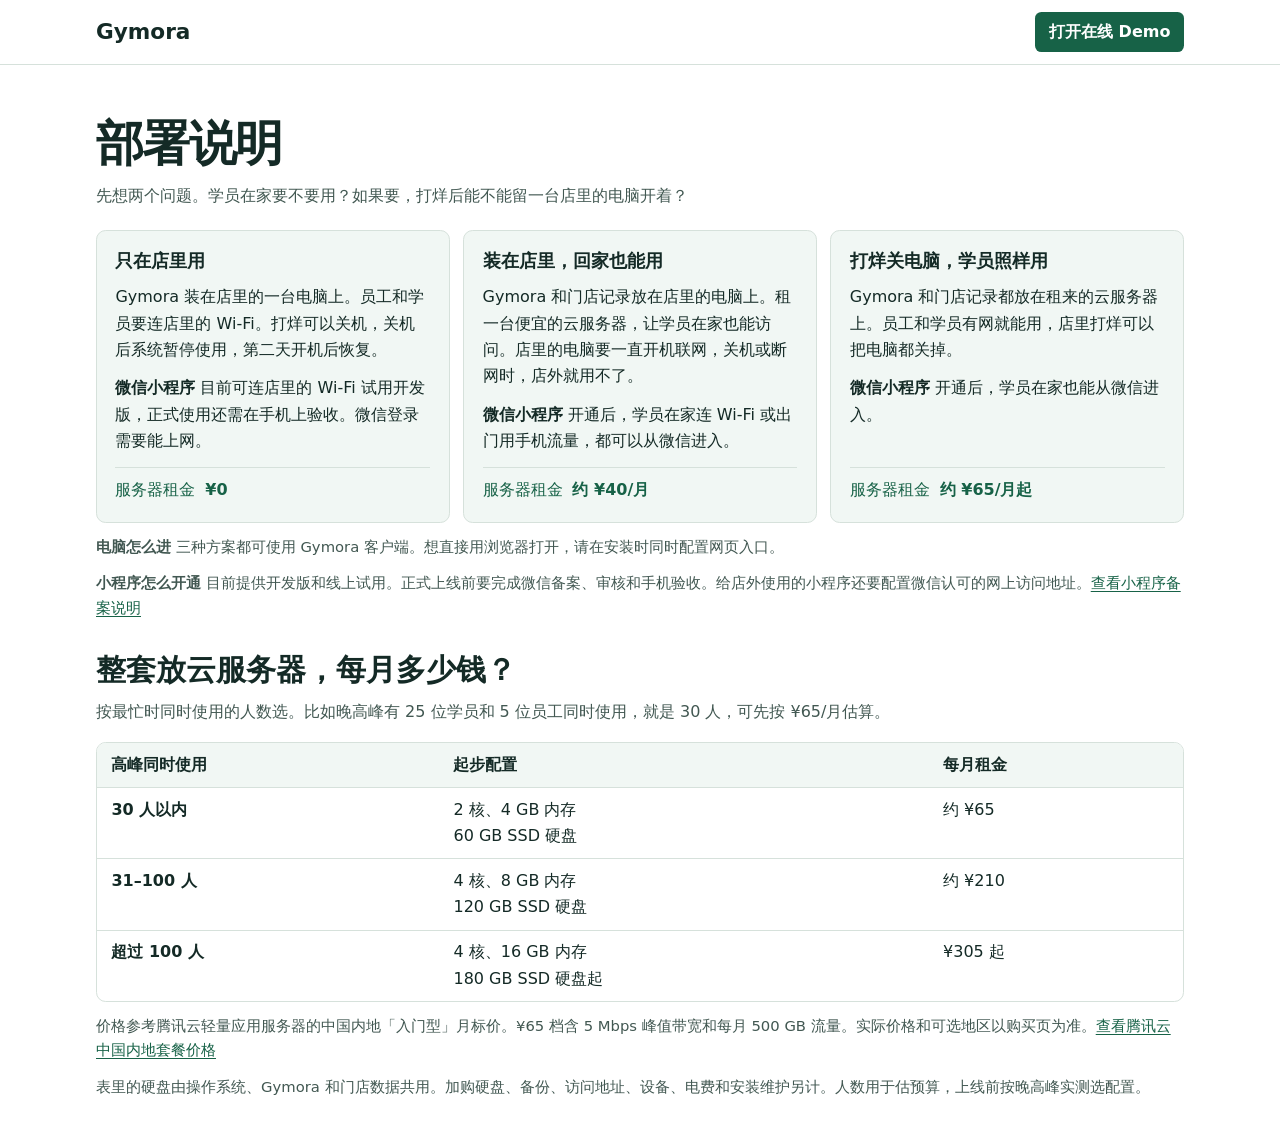
==== commit 7e1e62ee: "Explain client and WeChat access for each deployment option" ====
--- a/index.html
+++ b/index.html
@@ -3,7 +3,7 @@
 <head>
   <meta charset="utf-8">
   <meta name="viewport" content="width=device-width, initial-scale=1">
-  <meta name="description" content="了解 Gymora 的三种门店部署方式，比较店外访问、电脑开机要求和服务器租金。">
+  <meta name="description" content="比较 Gymora 的三种部署方式，包括店外访问、微信小程序、电脑开机要求和服务器租金。">
   <meta name="theme-color" content="#142a26">
   <title>Gymora 部署说明</title>
   <link rel="stylesheet" href="./guide.css?v=deployment">
@@ -24,19 +24,24 @@
         <article>
           <h2>只在店里用</h2>
           <p>Gymora 装在店里的一台电脑上。员工和学员要连店里的 Wi-Fi。打烊可以关机，关机后系统暂停使用，第二天开机后恢复。</p>
+          <p><strong>微信小程序</strong> 目前可连店里的 Wi-Fi 试用开发版，正式使用还需在手机上验收。微信登录需要能上网。</p>
           <p class="price">服务器租金 <strong>¥0</strong></p>
         </article>
         <article>
           <h2>装在店里，回家也能用</h2>
           <p>Gymora 和门店记录放在店里的电脑上。租一台便宜的云服务器，让学员在家也能访问。店里的电脑要一直开机联网，关机或断网时，店外就用不了。</p>
+          <p><strong>微信小程序</strong> 开通后，学员在家连 Wi-Fi 或出门用手机流量，都可以从微信进入。</p>
           <p class="price">服务器租金 <strong>约 ¥40/月</strong></p>
         </article>
         <article>
           <h2>打烊关电脑，学员照样用</h2>
           <p>Gymora 和门店记录都放在租来的云服务器上。员工和学员有网就能用，店里打烊可以把电脑都关掉。</p>
+          <p><strong>微信小程序</strong> 开通后，学员在家也能从微信进入。</p>
           <p class="price">服务器租金 <strong>约 ¥65/月起</strong></p>
         </article>
       </div>
+      <p class="setup-note"><strong>电脑怎么进</strong> 三种方案都可使用 Gymora 客户端。想直接用浏览器打开，请在安装时同时配置网页入口。</p>
+      <p class="setup-note"><strong>小程序怎么开通</strong> 目前提供开发版和线上试用。正式上线前要完成微信备案、审核和手机验收。给店外使用的小程序还要配置微信认可的网上访问地址。<a href="https://cloud.tencent.com/document/faq/243/97691">查看小程序备案说明</a></p>
     </section>
 
     <section id="budget" aria-labelledby="budget-title">
@@ -56,7 +61,6 @@
       </div>
       <p class="cost-note">价格参考腾讯云轻量应用服务器的中国内地「入门型」月标价。¥65 档含 5 Mbps 峰值带宽和每月 500 GB 流量。实际价格和可选地区以购买页为准。<a href="https://cloud.tencent.com/document/product/1207/73452#e759be02-a0a2-4e0f-bea6-8b9f9a3a5642">查看腾讯云中国内地套餐价格</a></p>
       <p class="cost-note">表里的硬盘由操作系统、Gymora 和门店数据共用。加购硬盘、备份、访问地址、设备、电费和安装维护另计。人数用于估预算，上线前按晚高峰实测选配置。</p>
-      <p class="setup-note">如果要从微信小程序进入，请提前告诉安装人员，一起准备网上访问地址，并完成微信要求的备案和审核。<a href="https://cloud.tencent.com/document/faq/243/97691">查看小程序备案说明</a></p>
     </section>
   </main>
 </body>
